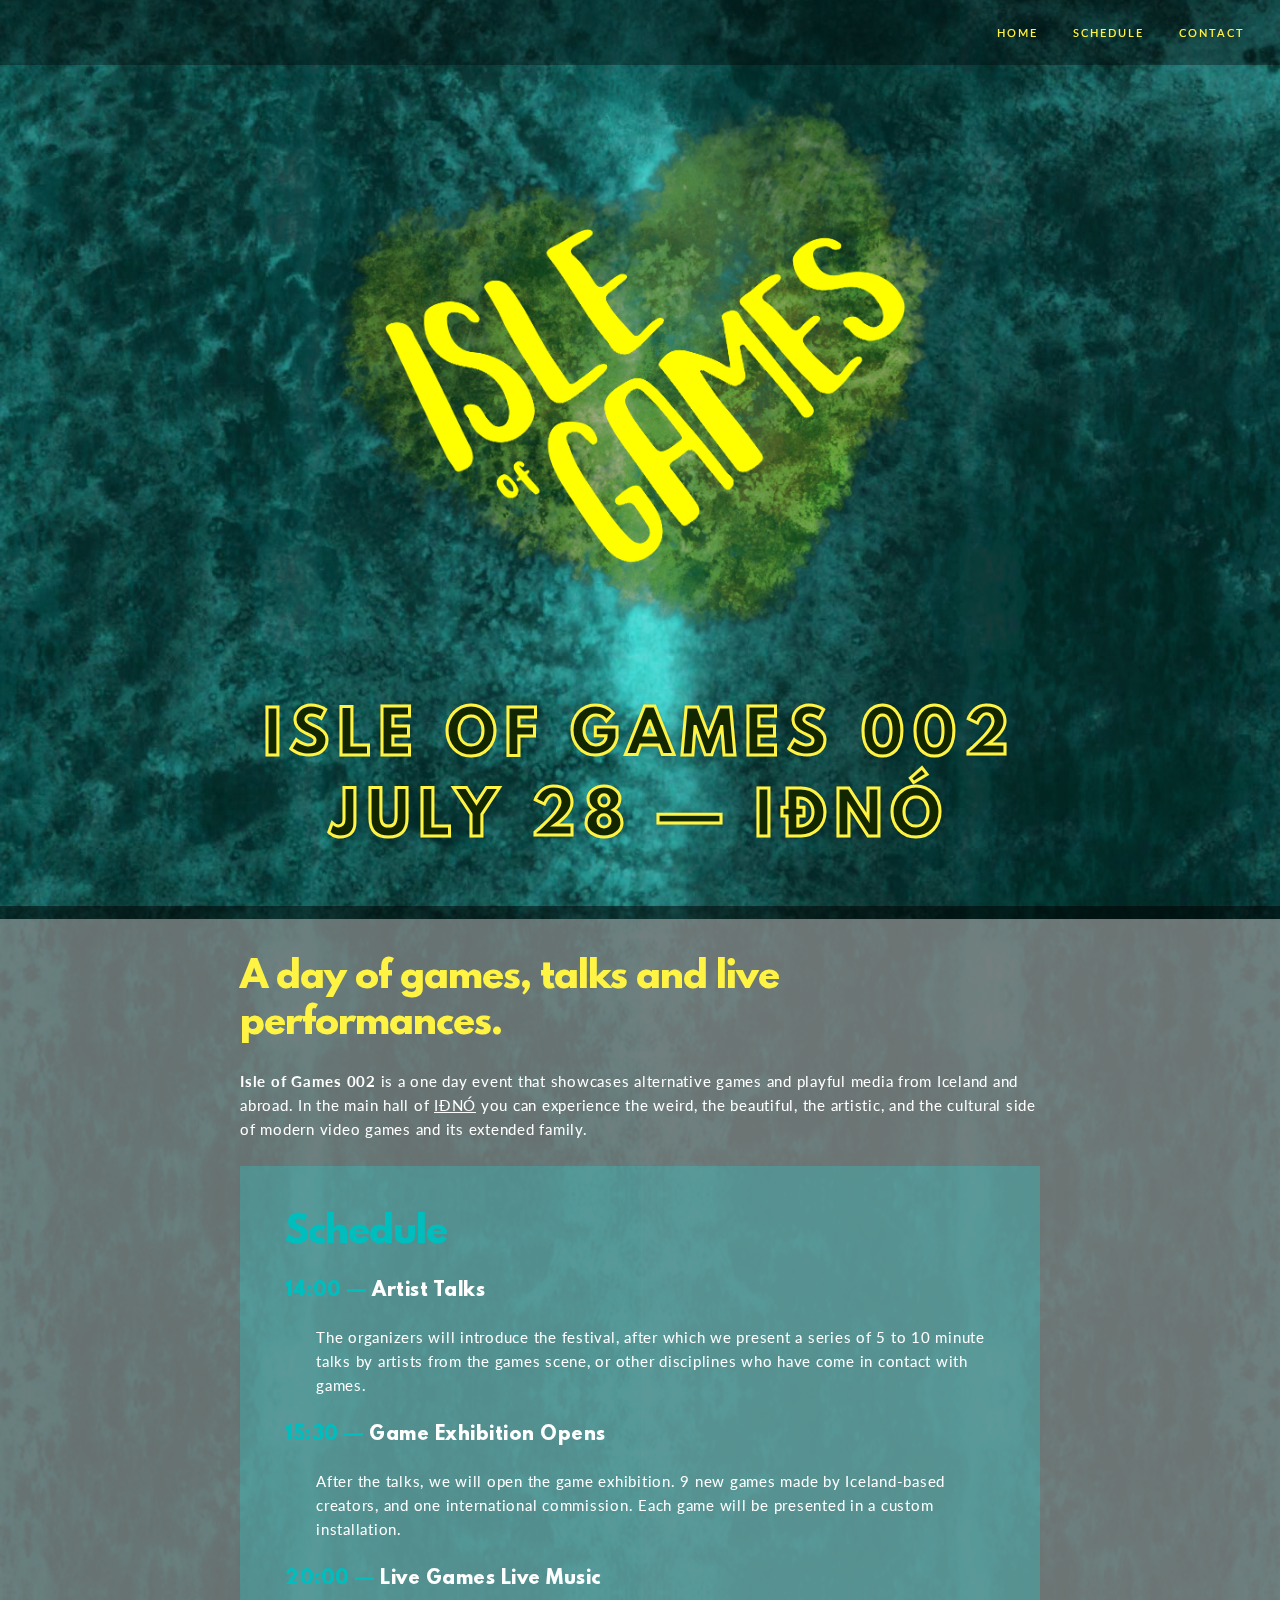
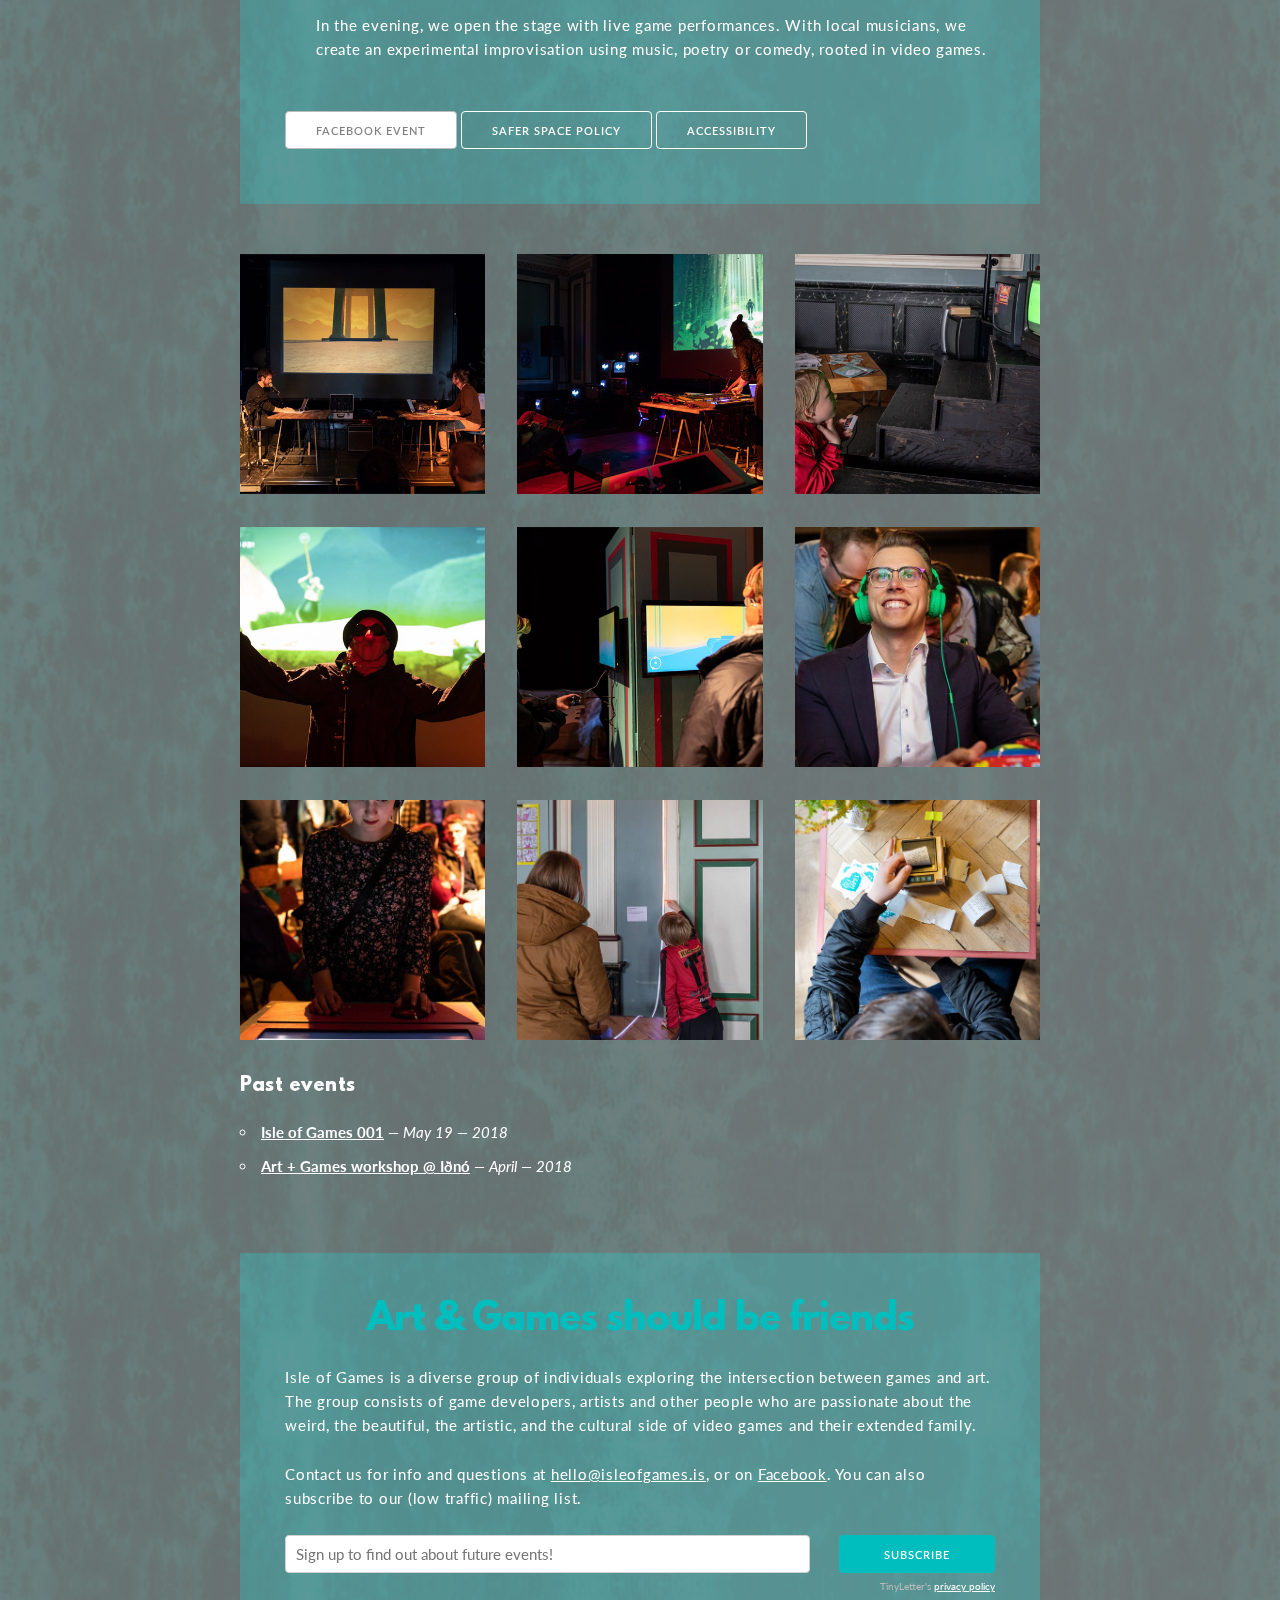
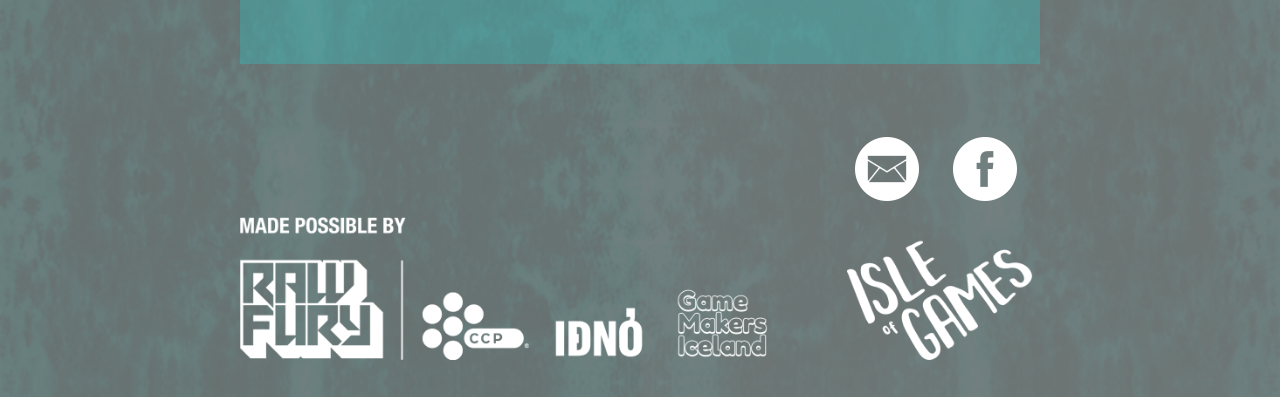
==== htdocs/index.html @ 5f8d1321 "[auto commit by joon]" ====
<!DOCTYPE html>
<html lang="en">
<head>

  <!-- Basic Page Needs
  –––––––––––––––––––––––––––––––––––––––––––––––––– -->
  <meta charset="utf-8">
  <title>Isle of Games</title>
  <meta property="og:type" content="website" />
  <meta property="og:url" content="http://isleofgames.is/" /> 
  <meta property="og:title" content="Isle of Games" /> 
  <meta property="og:image" content="http://isleofgames.is/images/logo.png" />
  <meta name="description" content="Isle of Games is a diverse group of individuals exploring the intersection between games and art. 
  The group consists of game developers, artists and other people who are passionate about the weird, the beautiful, 
  the artistic and the cultural side of video games and their extended family.">
  <meta name="author" content="Isle of Games">
  <meta name="twitter:card" content="summary" />
  <meta name="twitter:site" content="@joonturbo" />
  <meta name="twitter:title" content="Isle of Games - Art and Games should be friends" />
  <meta name="twitter:description" content="Isle of Games is a diverse group of individuals exploring the intersection between games and art. 
  The group consists of game developers, artists and other people who are passionate about the weird, the beautiful, 
  the artistic and the cultural side of video games and their extended family." />
  <meta name="twitter:image" content="http://isleofgames.is/images/logo.png" />
  <!-- Mobile Specific Metas
  –––––––––––––––––––––––––––––––––––––––––––––––––– -->
  <meta name="viewport" content="width=device-width, initial-scale=1">

  <!-- FONT
  –––––––––––––––––––––––––––––––––––––––––––––––––– -->
  <link href="//fonts.googleapis.com/css?family=Lato:400,700,900&display=swap" rel="stylesheet" type="text/css">

  <!-- CSS
  –––––––––––––––––––––––––––––––––––––––––––––––––– -->
  <link rel="stylesheet" href="css/normalize.css?v=v5">
  <link rel="stylesheet" href="css/skeleton.css?v=v5">
  <link rel="stylesheet" href="css/custom.css?v=v5">
  <link rel="stylesheet" href="css/extra.css?v=v5">
  <link rel="stylesheet" href="css/modal.css?v=v5">


  <script type="text/javascript" src="js/lazyload.min.js"></script>
  <script type="text/javascript" src="js/main.js"></script>
  <script type="text/javascript" src="js/modal.js"></script>
  <script type="text/javascript" src="js/showdown.min.js"></script>
  

  <!-- Favicon
  –––––––––––––––––––––––––––––––––––––––––––––––––– -->
  <link rel="icon" type="image/png" href="images/favicon.png">


  <!-- Randomized images script
  –––––––––––––––––––––––––––––––––––––––––––––––––– -->
  <script type="text/javascript">

var random_images_array = ['iog01.jpg', 'iog02.jpg', 'iog03.jpg', 'iog04.jpg', 'iog05.jpg'];
var random_images_array_2 = ['iog06.jpg', 'iog07.jpg', 'iog08.jpg', 'iog09.jpg'];

function getRandomImage(imgAr, path) {
    path = path || 'images/iog001/'; 
    var num = Math.floor( Math.random() * imgAr.length );
    var img = imgAr[ num ];
    var imgStr = '<img src="' + path + img + '" alt = "" class="u-max-full-width">';
    document.write(imgStr); document.close();
}

function getRandomImage2(imgAr, path) {
    path = path || 'images/iog001/'; 
    var num = Math.floor( Math.random() * imgAr.length );
    var img = imgAr[ num ];
    var imgStr = '<img src="' + path + img + '" alt = "" class="u-max-full-width">';
    document.write(imgStr); document.close();
}

</script>
</head>
<body class="mainbody">

  <div class="patternbg">
    <!-- Primary Page Layout
    –––––––––––––––––––––––––––––––––––––––––––––––––– -->
    
    <nav class="navbar">
      <div class="row">
        <ul class="navbar-list">
          <li class="navbar-item"><a class="navbar-link" href="#contact">Contact</a></li>
          <li class="navbar-item"><a class="navbar-link" href="#event">Schedule</a></li>
          <li class="navbar-item"><a class="navbar-link" href="#">Home</a></li>
        </ul>
      </div>
    </nav>


    <section class="section1" id="home">
      <div class="container">
        <div class="space-25">&nbsp;</div>
        <div class="row">
          <div style="text-align:center">
            <img class="u-max-full-width logo" src="images/logo_002b.png">
          </div>
        </div>

        <div class="space-50">&nbsp;</div>

        <div class="row">
          <div style="text-align:center" >
            <h2 class="title"> ISLE OF GAMES 002<br>JULY 28 — IÐNÓ</h1>
          </div>
        </div>
        <div class="space-25">&nbsp;</div>


      </div>
    </section>

    <section class="section2 teal-bg" id="event">
      <div class="container">
        <div class="space-50">&nbsp;</div>
        <div class="row" >
          <div class="twelve columns">
            
            <h3>A day of games, talks and live performances.</h3>
            <!-- <h5>Isle of Games 002 - Sunday July 28 - <a href="https://idnorvk.is/" target="_blank">IÐNÓ</a></h5> -->
            <p>
              <b>Isle of Games 002</b> is a one day event that showcases alternative games and playful media from Iceland and abroad.
              In the main hall of <a href="https://idnorvk.is/" target="_blank">IÐNÓ</a> you can experience the weird, the beautiful, the artistic, and the cultural side of modern video games and its extended family. 
            </p>
            <div class="schedule">
              <h3 class="teal">Schedule</h3>
              <h5><span class="teal">14:00 —</span> Artist Talks</h5>
              <p class="indent">The organizers will introduce the festival, after which we present a series of 5 to 10 minute talks by artists from the games scene, or other disciplines who have come in contact with games.</p>
              <h5><span class="teal">15:30 —</span> Game Exhibition Opens</h5>
              <p class="indent">After the talks, we will open the game exhibition. 9 new games made by Iceland-based creators, and one international commission. Each game will be presented in a custom installation.</p>
              <h5><span class="teal">20:00 —</span> Live Games Live Music</h5>
              <p class="indent">In the evening, we open the stage with live game performances. With local musicians, we create an experimental improvisation using music, poetry or comedy, rooted in video games. </p>
            <div class="space-50">&nbsp;</div>

              <a class="button button-on-teal" href="https://www.facebook.com/events/1215050655339604/" target="_blank">Facebook event</a>
            <a class="button button-on-teal2" href="./saferspace/">Safer space policy</a>
            <a class="button button-on-teal2" href="./accessibility/">Accessibility</a>

            </div>
                        
            <div class="space-50">&nbsp;</div>
          </div>
        </div>
        
        <div class='row imgrow'>
          <div class='four columns square-3 popup-div' style='background-image:url("images/iog01.jpg");'></div>
          <div class='four columns square-3 popup-div' style='background-image:url("images/iog02.jpg");'></div>
          <div class='four columns square-3 popup-div' style='background-image:url("images/iog03.jpg");'></div>
        </div>
        <div class='row imgrow'>
          <div class='four columns square-3 popup-div' style='background-image:url("images/iog04.jpg");'></div>
          <div class='four columns square-3 popup-div' style='background-image:url("images/iog05.jpg");'></div>
          <div class='four columns square-3 popup-div' style='background-image:url("images/iog06.jpg");'></div>
        </div>
        <div class='row imgrow'>
          <div class='four columns square-3 popup-div' style='background-image:url("images/iog07.jpg");'></div>
          <div class='four columns square-3 popup-div' style='background-image:url("images/iog08.jpg");'></div>
          <div class='four columns square-3 popup-div' style='background-image:url("images/iog09.jpg");'></div>
        </div>
        
        <div class="space-25">&nbsp;</div>

        <h5>Past events</h5>
        <ul>
          <li>
            <a href="https://medium.com/@jonatan.van.hove/isle-of-games-001-f646f6e2cc27" target="_blank"><b>Isle of Games 001</b></a> <i>— May 19 — 2018</i>
          </li>
          <li>
            <a href="https://medium.com/@jonatan.van.hove/how-to-start-a-scene-bef6deb610d6" target="_blank"><b>Art + Games workshop @ Iðnó</b></a> <i>— April — 2018</i>
          </li>
        </ul>
        <div class="space-75">&nbsp;</div>
      
        <div id="contact" class="row" >
          <div class="twelve columns">
            <div class="schedule">
                <h3 class="teal center">Art &amp; Games should be friends</h3>
                <p>
                  Isle of Games is a diverse group of individuals exploring the intersection between games and art. 
                  The group consists of game developers, artists and other people who are passionate about the weird, the beautiful, 
                  the artistic, and the cultural side of video games and their extended family.
                </p>
                <p>
                  Contact us for info and questions at <a href="mailto:hello@isleofgames.is">hello@isleofgames.is</a>, or on <a href="http://facebook.com/isleofgames">Facebook</a>. You can also subscribe to our (low traffic) mailing list.
                </p>

              <form action="https://tinyletter.com/IsleOfGames" method="post" target="popupwindow" 
              onsubmit="window.open('https://tinyletter.com/IsleOfGames', 'popupwindow', 'scrollbars=yes,width=800,height=600');return true">
                <div class="row">
                  <div class="nine columns">
                      <input type="text" style="width:100%; margin-bottom:0;" name="email" id="tlemail" placeholder="Sign up to find out about future events!" />
                      <input type="hidden" value="1" name="embed"/>
                  </div>
                  <div class="three columns">
                      <input  class="button-primary" style="width:100%; margin-bottom:0;" type="submit" value="Subscribe" />
                  </div>
                  
                </div>
                <div style="text-align:right;color:#bbb; font-size:10px; margin-top:5px;">TinyLetter's <a href="https://mailchimp.com/legal/privacy/" target="_blank">privacy policy</a></div>

              </form>
            </div>
          </div>
        </div>

        <div class="space-25">&nbsp;</div>

        <div class="row">
          <div class="four columns">&nbsp;</div>
          <div class="four columns">&nbsp;</div>
          <div class="four columns">
            <a href="mailto:hello@isleofgames.is"><img style="width:64px; margin-top: 48px; margin-right: 30px; margin-left: 60px;" src="images/email.png"></a>
            <a href="https://www.facebook.com/isleofgamesfestival/" target="_blank"><img style="width:64px" src="images/fb.png"></a>
          </div>
        </div>
        <div class="space-10">&nbsp;</div>

        <img class="u-max-full-width" src="images/sponsors.png?v=2">

        <div class="space-25">&nbsp;</div>
      </div>
    </section>
      
      <!-- testing auto deploy -->

  <!-- End Document
    –––––––––––––––––––––––––––––––––––––––––––––––––– -->
  </div>
</body>
</html>
---- htdocs/css/skeleton.css ----
/*
* Skeleton V2.0.4
* Copyright 2014, Dave Gamache
* www.getskeleton.com
* Free to use under the MIT license.
* http://www.opensource.org/licenses/mit-license.php
* 12/29/2014
*/


/* Table of contents
––––––––––––––––––––––––––––––––––––––––––––––––––
- Grid
- Base Styles
- Typography
- Links
- Buttons
- Forms
- Lists
- Code
- Tables
- Spacing
- Utilities
- Clearing
- Media Queries
*/


/* Grid
–––––––––––––––––––––––––––––––––––––––––––––––––– */
.container {
  position: relative;
  width: 100%;
  max-width: 960px;
  margin: 0 auto;
  padding: 0 20px;
  box-sizing: border-box; }
.column,
.columns {
  width: 100%;
  float: left;
  box-sizing: border-box; }

/* For devices larger than 400px */
@media (min-width: 400px) {
  .container {
    width: 85%;
    padding: 0; }
}

/* For devices larger than 550px */
@media (min-width: 550px) {
  .container {
    width: 80%; }
  .column,
  .columns {
    margin-left: 4%; }
  .column:first-child,
  .columns:first-child {
    margin-left: 0; }

  .one.column,
  .one.columns                    { width: 4.66666666667%; }
  .two.columns                    { width: 13.3333333333%; }
  .three.columns                  { width: 22%;            }
  .four.columns                   { width: 30.6666666667%; }
  .five.columns                   { width: 39.3333333333%; }
  .six.columns                    { width: 48%;            }
  .seven.columns                  { width: 56.6666666667%; }
  .eight.columns                  { width: 65.3333333333%; }
  .nine.columns                   { width: 74.0%;          }
  .ten.columns                    { width: 82.6666666667%; }
  .eleven.columns                 { width: 91.3333333333%; }
  .twelve.columns                 { width: 100%; margin-left: 0; }

  .one-third.column               { width: 30.6666666667%; }
  .two-thirds.column              { width: 65.3333333333%; }

  .one-half.column                { width: 48%; }

  /* Offsets */
  .offset-by-one.column,
  .offset-by-one.columns          { margin-left: 8.66666666667%; }
  .offset-by-two.column,
  .offset-by-two.columns          { margin-left: 17.3333333333%; }
  .offset-by-three.column,
  .offset-by-three.columns        { margin-left: 26%;            }
  .offset-by-four.column,
  .offset-by-four.columns         { margin-left: 34.6666666667%; }
  .offset-by-five.column,
  .offset-by-five.columns         { margin-left: 43.3333333333%; }
  .offset-by-six.column,
  .offset-by-six.columns          { margin-left: 52%;            }
  .offset-by-seven.column,
  .offset-by-seven.columns        { margin-left: 60.6666666667%; }
  .offset-by-eight.column,
  .offset-by-eight.columns        { margin-left: 69.3333333333%; }
  .offset-by-nine.column,
  .offset-by-nine.columns         { margin-left: 78.0%;          }
  .offset-by-ten.column,
  .offset-by-ten.columns          { margin-left: 86.6666666667%; }
  .offset-by-eleven.column,
  .offset-by-eleven.columns       { margin-left: 95.3333333333%; }

  .offset-by-one-third.column,
  .offset-by-one-third.columns    { margin-left: 34.6666666667%; }
  .offset-by-two-thirds.column,
  .offset-by-two-thirds.columns   { margin-left: 69.3333333333%; }

  .offset-by-one-half.column,
  .offset-by-one-half.columns     { margin-left: 52%; }

}


/* Base Styles
–––––––––––––––––––––––––––––––––––––––––––––––––– */
/* NOTE
html is set to 62.5% so that all the REM measurements throughout Skeleton
are based on 10px sizing. So basically 1.5rem = 15px :) */
html {
  font-size: 62.5%; }
body {
  font-size: 1.5em; /* currently ems cause chrome bug misinterpreting rems on body element */
  line-height: 1.6;
  font-weight: 400;
  font-family: "Lato", "HelveticaNeue", "Helvetica Neue", Helvetica, Arial, sans-serif;
  color: #222; }


/* Typography
–––––––––––––––––––––––––––––––––––––––––––––––––– */
h1, h2, h3, h4, h5, h6 {
  margin-top: 0;
  margin-bottom: 2rem;
  font-weight: 300; }
h1 { font-size: 4.0rem; line-height: 1.2;  letter-spacing: -.1rem;}
h2 { font-size: 3.6rem; line-height: 1.25; letter-spacing: -.1rem; }
h3 { font-size: 3.0rem; line-height: 1.3;  letter-spacing: -.1rem; }
h4 { font-size: 2.4rem; line-height: 1.35; letter-spacing: -.08rem; }
h5 { font-size: 1.8rem; line-height: 1.5;  letter-spacing: -.05rem; }
h6 { font-size: 1.5rem; line-height: 1.6;  letter-spacing: 0; }

/* Larger than phablet */
@media (min-width: 550px) {
  h1 { font-size: 5.0rem; }
  h2 { font-size: 4.2rem; }
  h3 { font-size: 3.6rem; }
  h4 { font-size: 3.0rem; }
  h5 { font-size: 2.4rem; }
  h6 { font-size: 1.5rem; }
}

p {
  margin-top: 0; }


/* Links
–––––––––––––––––––––––––––––––––––––––––––––––––– */
a {
  color: #00bebe; }
a:hover {
  color: #00bebe; }


/* Buttons
–––––––––––––––––––––––––––––––––––––––––––––––––– */
.button,
button,
input[type="submit"],
input[type="reset"],
input[type="button"] {
  display: inline-block;
  height: 38px;
  padding: 0 30px;
  color: #555;
  text-align: center;
  font-size: 11px;
  font-weight: 600;
  line-height: 38px;
  letter-spacing: .1rem;
  text-transform: uppercase;
  text-decoration: none;
  white-space: nowrap;
  background-color: transparent;
  border-radius: 4px;
  border: 1px solid #bbb;
  cursor: pointer;
  box-sizing: border-box; }
.button:hover,
button:hover,
input[type="submit"]:hover,
input[type="reset"]:hover,
input[type="button"]:hover,
.button:focus,
button:focus,
input[type="submit"]:focus,
input[type="reset"]:focus,
input[type="button"]:focus {
  color: #333;
  border-color: #888;
  outline: 0; }
.button.button-primary,
button.button-primary,
input[type="submit"].button-primary,
input[type="reset"].button-primary,
input[type="button"].button-primary {
  color: #FFF;
  background-color: #00bebe;
  border-color: #00bebe; }
.button.button-primary:hover,
button.button-primary:hover,
input[type="submit"].button-primary:hover,
input[type="reset"].button-primary:hover,
input[type="button"].button-primary:hover,
.button.button-primary:focus,
button.button-primary:focus,
input[type="submit"].button-primary:focus,
input[type="reset"].button-primary:focus,
input[type="button"].button-primary:focus {
  color: #FFF;
  background-color: #00bebe;
  border-color: #00bebe; }


/* Forms
–––––––––––––––––––––––––––––––––––––––––––––––––– */
input[type="email"],
input[type="number"],
input[type="search"],
input[type="text"],
input[type="tel"],
input[type="url"],
input[type="password"],
textarea,
select {
  height: 38px;
  padding: 6px 10px; /* The 6px vertically centers text on FF, ignored by Webkit */
  background-color: #fff;
  border: 1px solid #D1D1D1;
  border-radius: 4px;
  box-shadow: none;
  box-sizing: border-box; }
/* Removes awkward default styles on some inputs for iOS */
input[type="email"],
input[type="number"],
input[type="search"],
input[type="text"],
input[type="tel"],
input[type="url"],
input[type="password"],
textarea {
  -webkit-appearance: none;
     -moz-appearance: none;
          appearance: none; }
textarea {
  min-height: 65px;
  padding-top: 6px;
  padding-bottom: 6px; }
input[type="email"]:focus,
input[type="number"]:focus,
input[type="search"]:focus,
input[type="text"]:focus,
input[type="tel"]:focus,
input[type="url"]:focus,
input[type="password"]:focus,
textarea:focus,
select:focus {
  border: 1px solid #00bebe;
  outline: 0; }
label,
legend {
  display: block;
  margin-bottom: .5rem;
  font-weight: 600; }
fieldset {
  padding: 0;
  border-width: 0; }
input[type="checkbox"],
input[type="radio"] {
  display: inline; }
label > .label-body {
  display: inline-block;
  margin-left: .5rem;
  font-weight: normal; }


/* Lists
–––––––––––––––––––––––––––––––––––––––––––––––––– */
ul {
  list-style: circle inside; }
ol {
  list-style: decimal inside; }
ol, ul {
  padding-left: 0;
  margin-top: 0; }
ul ul,
ul ol,
ol ol,
ol ul {
  margin: 1.5rem 0 1.5rem 3rem;
  font-size: 90%; }
li {
  margin-bottom: 1rem; }


/* Code
–––––––––––––––––––––––––––––––––––––––––––––––––– */
code {
  padding: .2rem .5rem;
  margin: 0 .2rem;
  font-size: 90%;
  white-space: nowrap;
  background: #F1F1F1;
  border: 1px solid #E1E1E1;
  border-radius: 4px; }
pre > code {
  display: block;
  padding: 1rem 1.5rem;
  white-space: pre; }


/* Tables
–––––––––––––––––––––––––––––––––––––––––––––––––– */
th,
td {
  padding: 12px 15px;
  text-align: left;
  border-bottom: 1px solid #E1E1E1; }
th:first-child,
td:first-child {
  padding-left: 0; }
th:last-child,
td:last-child {
  padding-right: 0; }


/* Spacing
–––––––––––––––––––––––––––––––––––––––––––––––––– */
button,
.button {
  margin-bottom: 1rem; }
input,
textarea,
select,
fieldset {
  margin-bottom: 1.5rem; }
pre,
blockquote,
dl,
figure,
table,
p,
ul,
ol,
form {
  margin-bottom: 2.5rem; }


/* Utilities
–––––––––––––––––––––––––––––––––––––––––––––––––– */
.u-full-width {
  width: 100%;
  box-sizing: border-box; }
.u-max-full-width {
  max-width: 100%;
  box-sizing: border-box; }
.u-pull-right {
  float: right; }
.u-pull-left {
  float: left; }


/* Misc
–––––––––––––––––––––––––––––––––––––––––––––––––– */
hr {
  margin-top: 3rem;
  margin-bottom: 3.5rem;
  border-width: 0;
  border-top: 1px solid #E1E1E1; }


/* Clearing
–––––––––––––––––––––––––––––––––––––––––––––––––– */

/* Self Clearing Goodness */
.container:after,
.row:after,
.u-cf {
  content: "";
  display: table;
  clear: both; }


/* Media Queries
–––––––––––––––––––––––––––––––––––––––––––––––––– */
/*
Note: The best way to structure the use of media queries is to create the queries
near the relevant code. For example, if you wanted to change the styles for buttons
on small devices, paste the mobile query code up in the buttons section and style it
there.
*/


/* Larger than mobile */
@media (min-width: 400px) {}

/* Larger than phablet (also point when grid becomes active) */
@media (min-width: 550px) {}

/* Larger than tablet */
@media (min-width: 750px) {}

/* Larger than desktop */
@media (min-width: 1000px) {}

/* Larger than Desktop HD */
@media (min-width: 1200px) {}
---- htdocs/css/custom.css ----
.container {
    max-width: 800px; }
.for-photos {
    max-width: 100%;}
.image-for-photos{
	margin: 10px;
	max-width: 400px}
  .header {
    margin-top: 6rem;
    text-align: center; }
  .value-prop {
    margin-top: 1rem; }
  .value-props {
    margin-top: 4rem;
    margin-bottom: 4rem; }
  .docs-header {
    text-transform: uppercase;
    font-size: 1.4rem;
    letter-spacing: .2rem;
    font-weight: 600; }
  .docs-section {
    border-top: 1px solid #eee;
    padding: 4rem 0;
    margin-bottom: 0;}
  .value-img {
    display: block;
    text-align: center;
    margin: 2.5rem auto 0; }
  .example-grid .column,
  .example-grid .columns {
    background: #EEE;
    text-align: center;
    border-radius: 4px;
    font-size: 1rem;
    text-transform: uppercase;
    height: 30px;
    line-height: 30px;
    margin-bottom: .75rem;
    font-weight: 600;
    letter-spacing: .1rem; }
  .docs-example .row,
  .docs-example.row,
  .docs-example form {
    margin-bottom: 0; }
  .docs-example h1,
  .docs-example h2,
  .docs-example h3,
  .docs-example h4,
  .docs-example h5,
  .docs-example h6 {
    margin-bottom: 1rem; }
  .heading-font-size {
    font-size: 1.2rem;
    color: #999;
    letter-spacing: normal; }
  .code-example {
    margin-top: 1.5rem;
    margin-bottom: 0; }
  .code-example-body {
    white-space: pre;
    word-wrap: break-word }
  .example {
    position: relative; 
    margin-top: 4rem; }
  .example-header {
    font-weight: 600;
    margin-top: 1.5rem;
    margin-bottom: .5rem; }
  .example-description {
    margin-bottom: 1.5rem; }
  .example-screenshot-wrapper {
    display: block;
    position: relative;
    overflow: hidden;
    border-radius: 6px;
    border: 1px solid #eee;
    height: 250px; }
  .example-screenshot {
    width: 100%;
    height: auto; }
  .example-screenshot.coming-soon {
    width: auto;
    position: absolute;
    background: #eee;
    top: 5px;
    right: 5px;
    bottom: 5px;
    left: 5px; }
  .navbar {
    display: none; }
  
  /* Larger than phone */
  @media (min-width: 550px) {
    .header {
      margin-top: 18rem; }
    .value-props {
      margin-top: 9rem;
      margin-bottom: 7rem; }
    .value-img {
      margin-bottom: 1rem; }
    .example-grid .column,
    .example-grid .columns {
      margin-bottom: 1.5rem; }
    .docs-section {
      padding: 6rem 0; }
    .example-send-yourself-copy {
      float: right;
      margin-top: 12px; }
    .example-screenshot-wrapper {
      position: absolute;
      width: 48%;
      height: 100%;
      left: 0;
      max-height: none; }
	  .image-for-photos{
	margin: 20px;
	max-width: 430px}
  }

  
  /* Larger than tablet */
  @media (min-width: 750px) {
    /* Navbar */
    .navbar + .docs-section {
      border-top-width: 0; }
    .navbar,
    .navbar-spacer {
      display: block;
      width: 100%;
      height: 6.5rem;
      background: #fff;
      z-index: 99;
      border-top: 1px solid #eee;
      border-bottom: 1px solid #eee; }
    .navbar-spacer {
      display: none; }
    .navbar > .container {
      width: 100%; }
    .navbar-list {
      list-style: none;
      margin-bottom: 0; }
    .navbar-item {
      position: relative;
      float: right;
      margin-bottom: 0; }
    .navbar-link {
      text-transform: uppercase;
      font-size: 11px;
      font-weight: 600;
      letter-spacing: .2rem;
      margin-right: 35px;
      text-decoration: none;
      line-height: 6.5rem;
      color: #222; }
    .navbar-link.active {
      color: #00bebe; }
    .has-docked-nav .navbar {
      position: fixed;
      top: 0;
      left: 0; }
    .has-docked-nav .navbar-spacer {
      display: block; }
    /* Re-overiding the width 100% declaration to match size of % based container */
    .has-docked-nav .navbar > .container {
      width: 80%; }
  
    /* Popover */
    .popover.open {
      display: block;
    }
    .popover {
      display: none;
      position: absolute;
      top: 0;
      left: 0;
      background: #fff;
      border: 1px solid #eee;
      border-radius: 4px;
      top: 92%;
      left: -50%;
      -webkit-filter: drop-shadow(0 0 6px rgba(0,0,0,.1));
         -moz-filter: drop-shadow(0 0 6px rgba(0,0,0,.1));
              filter: drop-shadow(0 0 6px rgba(0,0,0,.1)); }
    .popover-item:first-child .popover-link:after, 
    .popover-item:first-child .popover-link:before {
      bottom: 100%;
      left: 50%;
      border: solid transparent;
      content: " ";
      height: 0;
      width: 0;
      position: absolute;
      pointer-events: none; }
    .popover-item:first-child .popover-link:after {
      border-color: rgba(255, 255, 255, 0);
      border-bottom-color: #fff;
      border-width: 10px;
      margin-left: -10px; }
    .popover-item:first-child .popover-link:before {
      border-color: rgba(238, 238, 238, 0);
      border-bottom-color: #eee;
      border-width: 11px;
      margin-left: -11px; }
    .popover-list {
      padding: 0;
      margin: 0;
      list-style: none; }
    .popover-item {
      padding: 0;
      margin: 0; }
    .popover-link {
      position: relative;
      color: #222;
      display: block;
      padding: 8px 20px;
      border-bottom: 1px solid #eee;
      text-decoration: none;
      text-transform: uppercase;
      font-size: 1.0rem;
      font-weight: 600;
      text-align: center;
      letter-spacing: .1rem; }
    .popover-item:first-child .popover-link {
      border-radius: 4px 4px 0 0; }
    .popover-item:last-child .popover-link {
      border-radius: 0 0 4px 4px;
      border-bottom-width: 0; }
    .popover-link:hover {
      color: #fff;
      background: #00bebe; }
    .popover-link:hover,
    .popover-item:first-child .popover-link:hover:after {
      border-bottom-color: #00bebe; }
  }
---- htdocs/css/extra.css ----
.space-100 {  margin-top:100px; line-height: 0;} 
.space-75 {  margin-top:75px; line-height: 0;} 
.space-50 {  margin-top:50px; line-height: 0;}
.space-25 {  margin-top:25px; line-height: 0;}
.space-10 {  margin-top:10px; line-height: 0;}
.space-5 {  margin-top:5px; line-height: 0;}
.space-last {  margin-top:0px; line-height: 2;}

@font-face {
    font-family: 'League Spartan';
    src: url('../leaguespartan-bold.eot');
    src: url('../leaguespartan-bold.eot?#iefix') format('embedded-opentype'),
         url('../leaguespartan-bold.woff2') format('woff2'),
         url('../leaguespartan-bold.woff') format('woff'),
         url('../leaguespartan-bold.ttf') format('truetype'),
         url('../leaguespartan-bold.svg#league_spartanbold') format('svg');
    font-weight: normal;
    font-style: normal;

}

.teal-bg {
  background-color:rgba(0,0,0,0.5);
  color: #ffffff;
}
.teal-bg a {
  color: #fff;
}
.teal {
  color:#00bebe;
}

section {
  overflow: hidden;
}
.center {
  text-align: center;
}
.teal-bg .button-on-teal{
  background-color:#fff;
  color: rgba(0,0,0,0.5);
}

.quote {
  padding-left:40px;
}
.button-on-teal2 {
  color:#fff;
  border-color: #fff;
}

.mainbody {
  background: url("../images/bg_002.jpg") no-repeat center center fixed; 
  -webkit-background-size: cover;
  -moz-background-size: cover;
  -o-background-size: cover;
  background-size: cover;
}

.navbar-link {
  color: #fff343;
}

.navbar {
  background-color: rgba(0,0,0,0.35);
  border: 0;
}

.logo {
          max-width: 78%;
}

.title {
    color: #fff343;
    font-size: 58px;
    letter-spacing: 9px;
    text-shadow: 0px 0px 5px rgba(0,0,0,0.35);
    font-weight: 900;
    -webkit-text-stroke-width: 3px;
    -webkit-text-stroke-color: #fff343;
    font-family: "League Spartan";
    line-height: 81px;
    -webkit-text-fill-color: #122600;
}

.indent {
  padding-left:31px;
}


.schedule {
    border: #00bebe 1px;
    /* border-width: 1px; */
    /* border-style: dashed; */
    padding: 45px;
    /* padding-top: 10px; */
    /* margin-bottom: 20px; */
    background-color: rgba(0,255,255,0.2);
}


.square-1 {
  cursor:zoom-in;
  float:left;
  position: relative;
  width: 100%;
  padding-bottom : 50%; /* = width for a 1:1 aspect ratio */
  margin-bottom: 3px;
  background-position:center center;
  background-repeat:no-repeat;
  -webkit-background-size: cover;
  -moz-background-size: cover;
  -o-background-size: cover;
  background-size: cover;
}

.square-2 {
  cursor:zoom-in;
  float:left;
  position: relative;
  width: 100%;
  padding-bottom : 30%; /* = width for a 1:1 aspect ratio */
  margin-bottom: 3px;
  background-position:center center;
  background-repeat:no-repeat;
  -webkit-background-size: cover;
  -moz-background-size: cover;
  -o-background-size: cover;
  background-size: cover;
}

.square-3 {
  cursor:zoom-in;
  float:left;
  position: relative;
  width: 100%;
  padding-bottom : 30%; /* = width for a 1:1 aspect ratio */
  margin-bottom: 3px;
  background-position:center center;
  background-repeat:no-repeat;
  -webkit-background-size: cover;
  -moz-background-size: cover;
  -o-background-size: cover;
  background-size: cover;
}


.imgrow {
  margin-bottom:30px;
}

.patternbg {
    background-attachment: fixed;
    background-size: contain;
  -webkit-background-size: contain;
  -moz-background-size: contain;
  -o-background-size: contain;

    background-image: url(../images/TEST.png);
    -webkit-animation: scrolling 100s linear infinite;
    -moz-animation: scrolling 100s linear infinite;
    -o-animation: scrolling 100s linear infinite;
    animation: scrolling 100s linear infinite;
    transform: translateZ(0);
}


@media (min-device-width: 550px) {
.patternbg {
    -webkit-animation: scrolling 40s linear infinite;
    -moz-animation: scrolling 40s linear infinite;
    -o-animation: scrolling 40s linear infinite;
    animation: scrolling 40s linear infinite;
  }
}

@keyframes scrolling {
  from{
      background-position: 0 0;
  }
  to{
      background-position: 0 -200%;
  }
}


/* yellow fff343 */

h3 {
    font-family: "League Spartan";
    color: #fff343;
    font-weight: bold;
}
p {
    margin-top: 0;
    letter-spacing: 0.05em;
}
h5 {
    font-size: 1.8rem;
    line-height: 1.5;
    letter-spacing: 0.05rem;
    font-family: "League Spartan";
    font-weight: bold;
}
---- htdocs/css/modal.css ----
/* The Modal (background) */
.modal {
    cursor:zoom-out;
    display: none; /* Hidden by default */
    position: fixed; /* Stay in place */
    z-index: 1; /* Sit on top */
    padding-top: 100px; /* Location of the box */
    left: 0;
    top: 0;
    width: 100%; /* Full width */
    height: 100%; /* Full height */
    overflow: auto; /* Enable scroll if needed */
    background-color: rgb(0,0,0); /* Fallback color */
    background-color: rgba(0,0,0,0.9); /* Black w/ opacity */
}

/* Modal Content (Image) */
.modal-content {
    cursor:zoom-out;
    margin: auto;
    display: block;
    height:80%;
    max-height:80%;
}

/* Caption of Modal Image (Image Text) - Same Width as the Image */
#caption {
    margin: auto;
    display: block;
    width: 70%;
    text-align: center;
    color: #ccc;
    padding: 10px 0;
    height: 150px;
}

/* Add Animation - Zoom in the Modal */
.modal-content, #caption { 
    animation-name: zoom;
    animation-duration: 0.2s;
}

@keyframes zoom {
    from {transform:scale(0)} 
    to {transform:scale(1)}
}

/* The Close Button */
.close {
    position: absolute;
    top: 15px;
    right: 35px;
    color: #f1f1f1;
    font-size: 40px;
    font-weight: bold;
    transition: 0.3s;
}

.close:hover,
.close:focus {
    color: #bbb;
    text-decoration: none;
    cursor: pointer;
}

/* 100% Image Width on Smaller Screens */
@media only screen and (max-width: 700px){
    .modal-content {
        cursor:zoom-out;
        width: 100%;
        height: auto;
    }
}
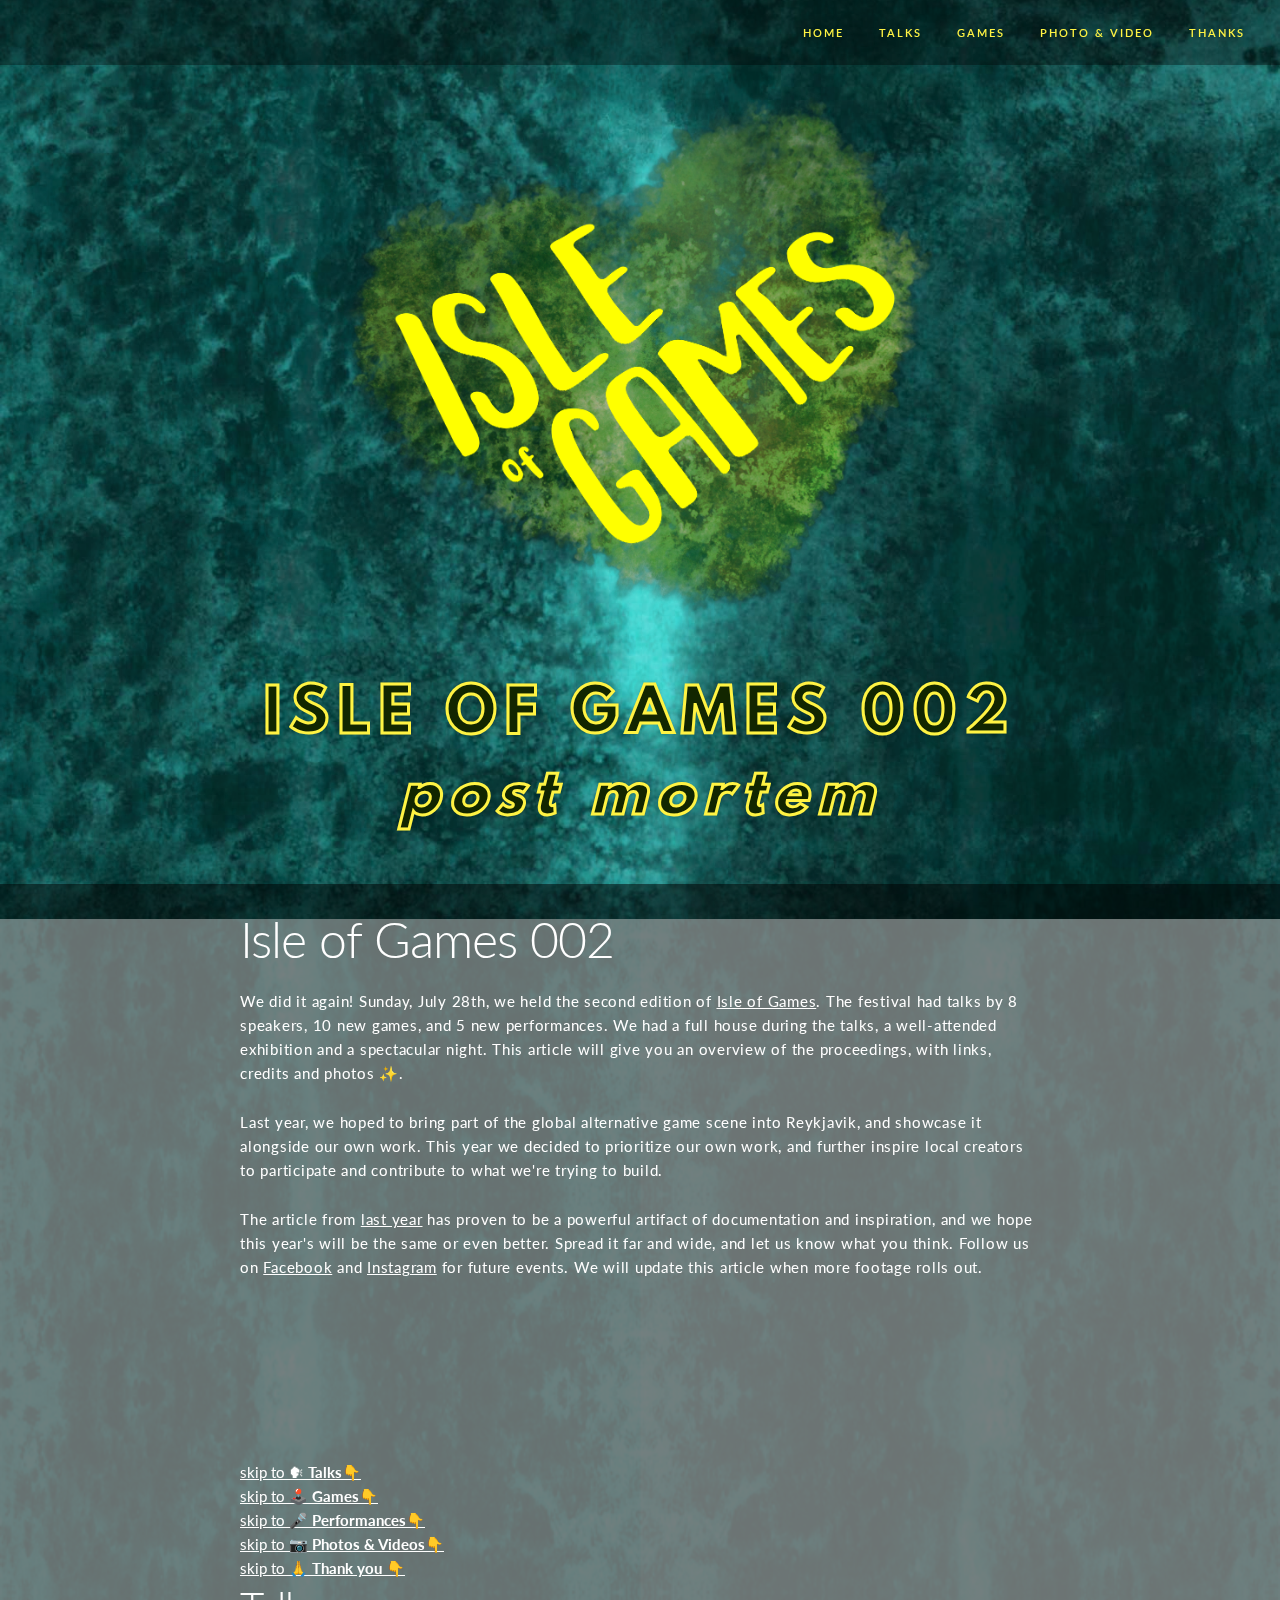
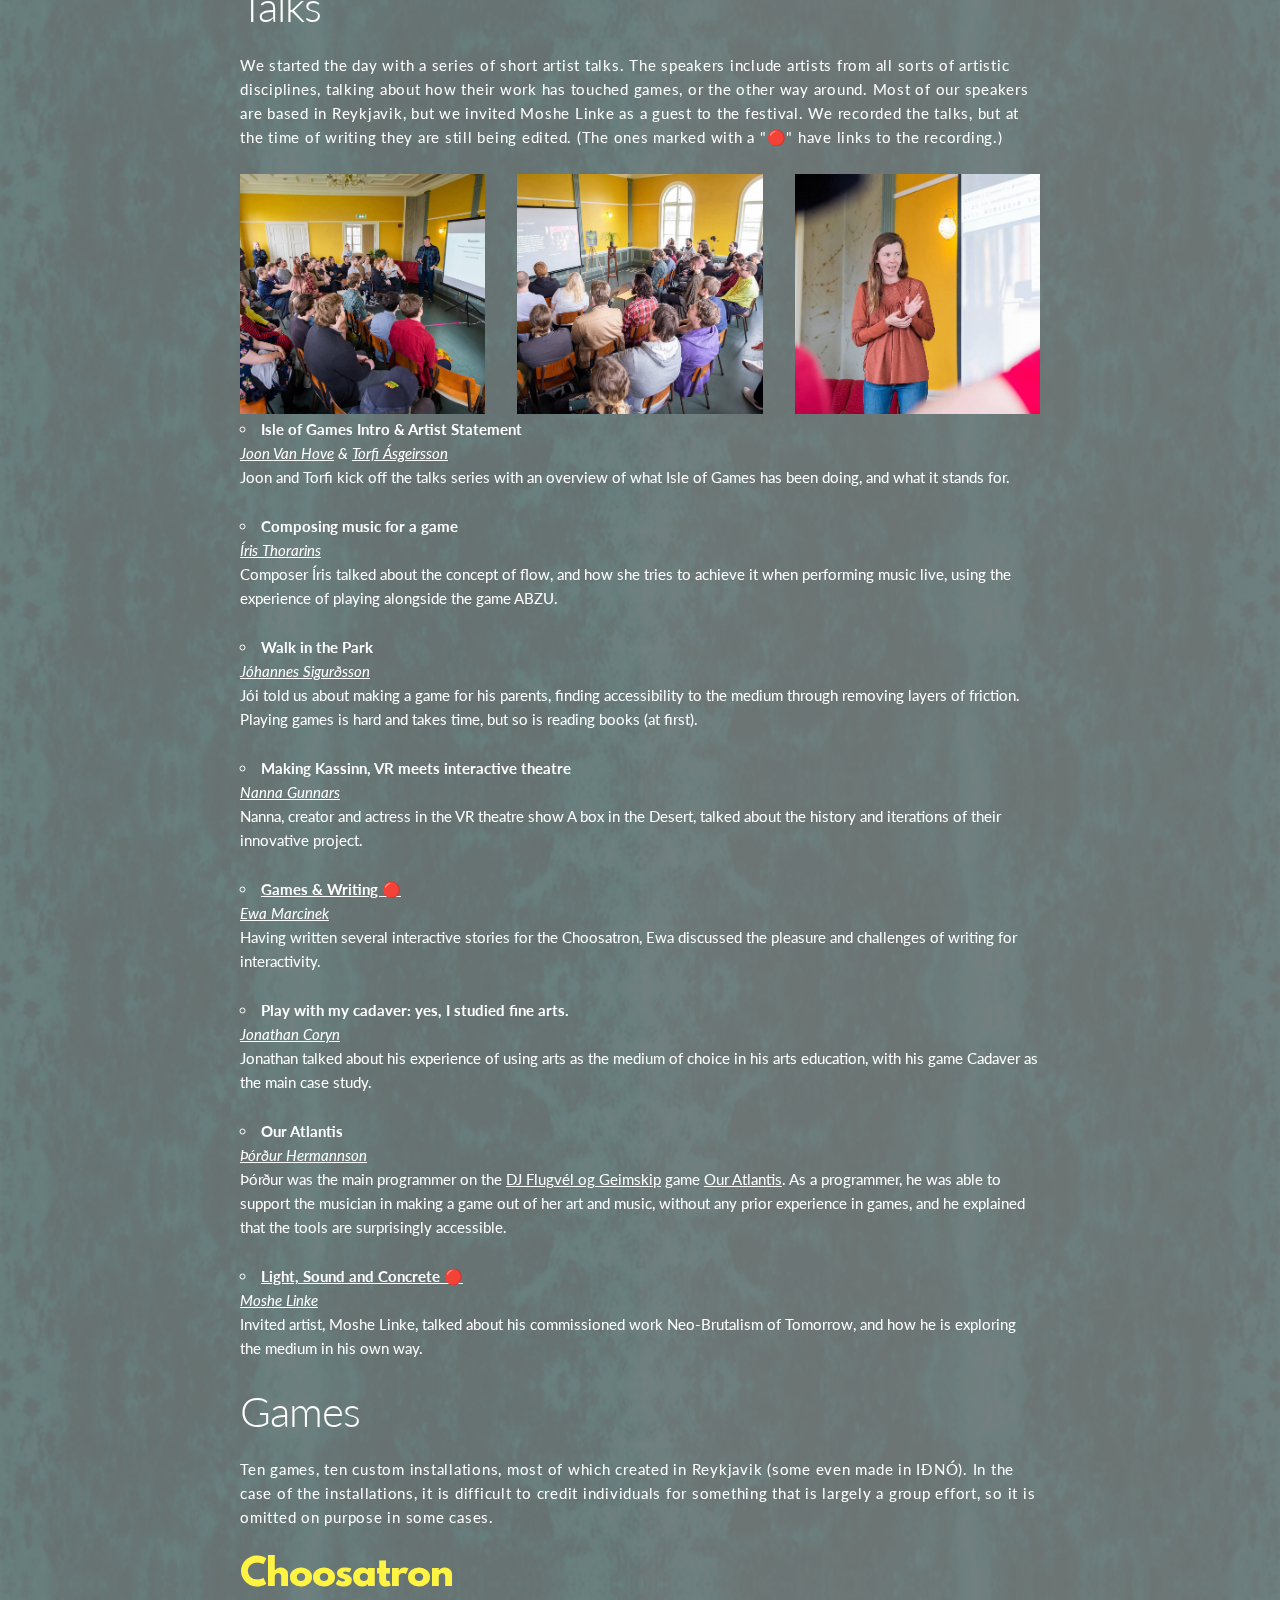
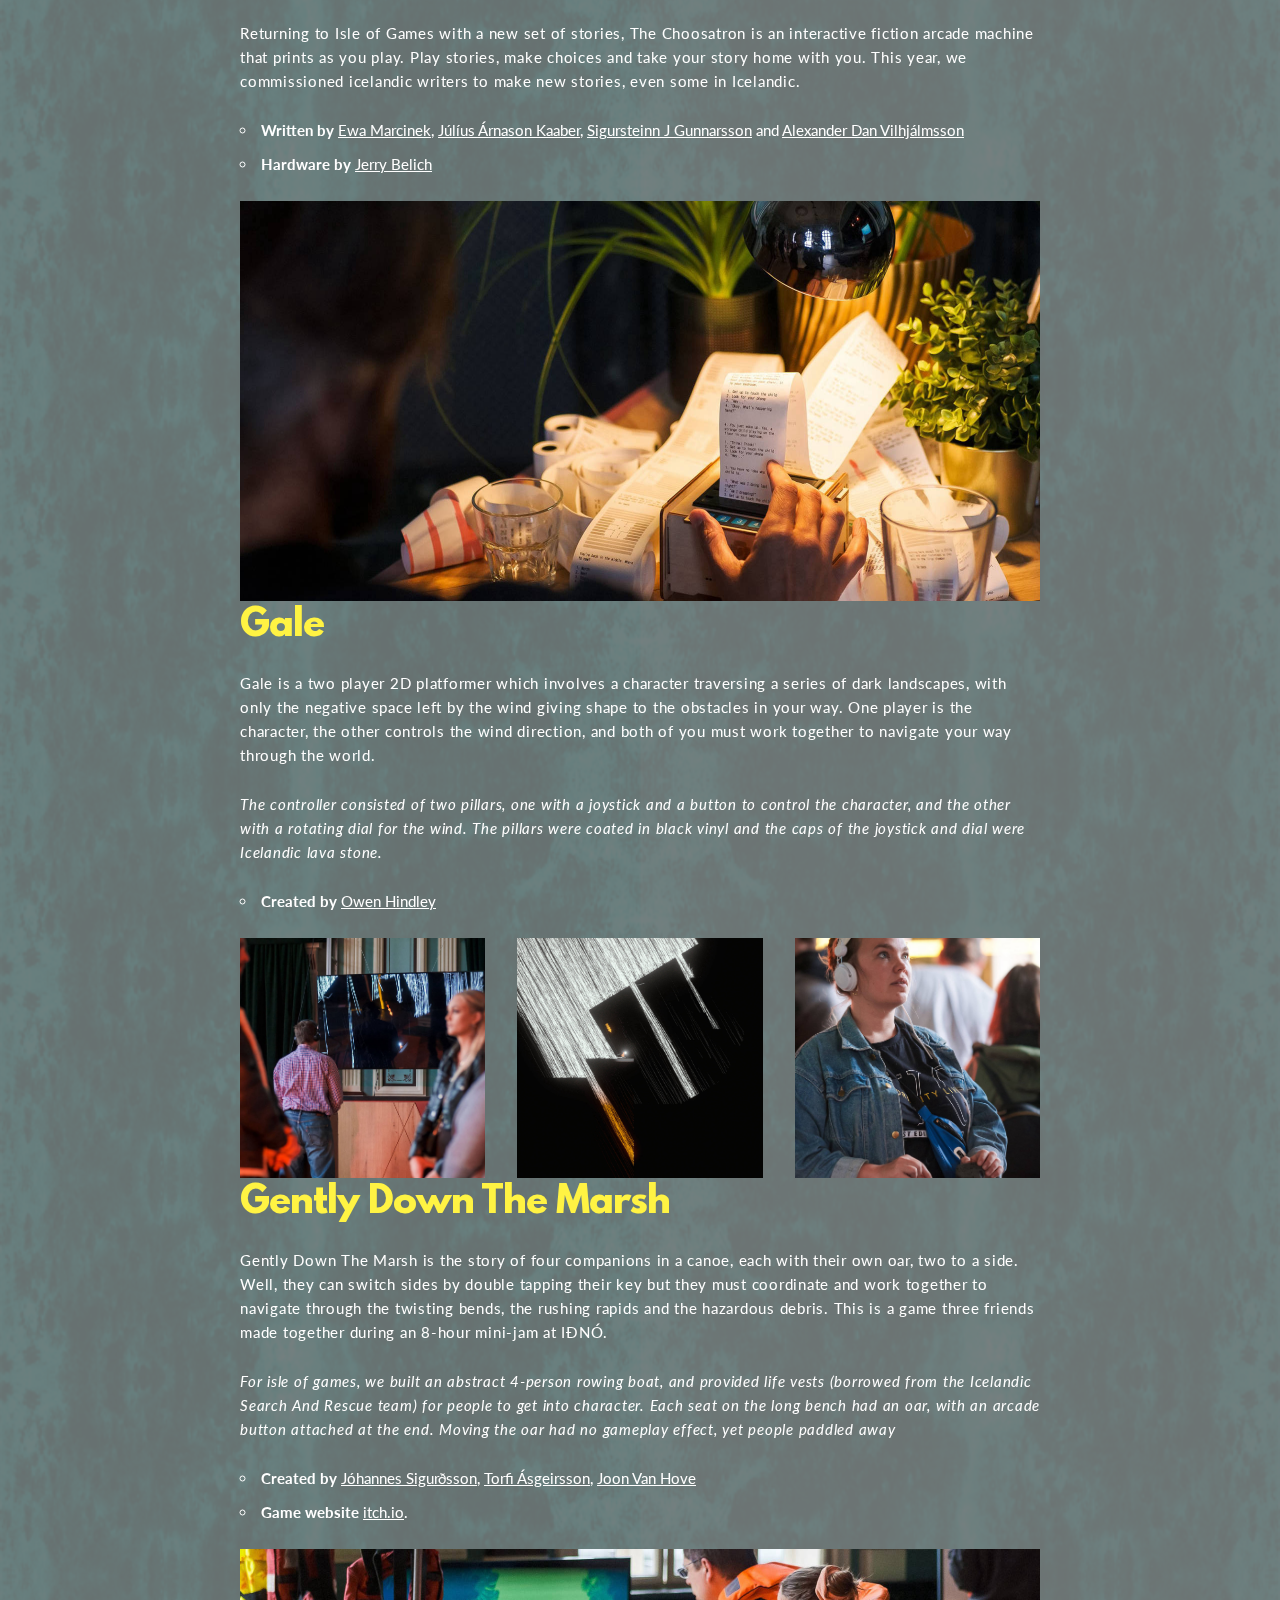
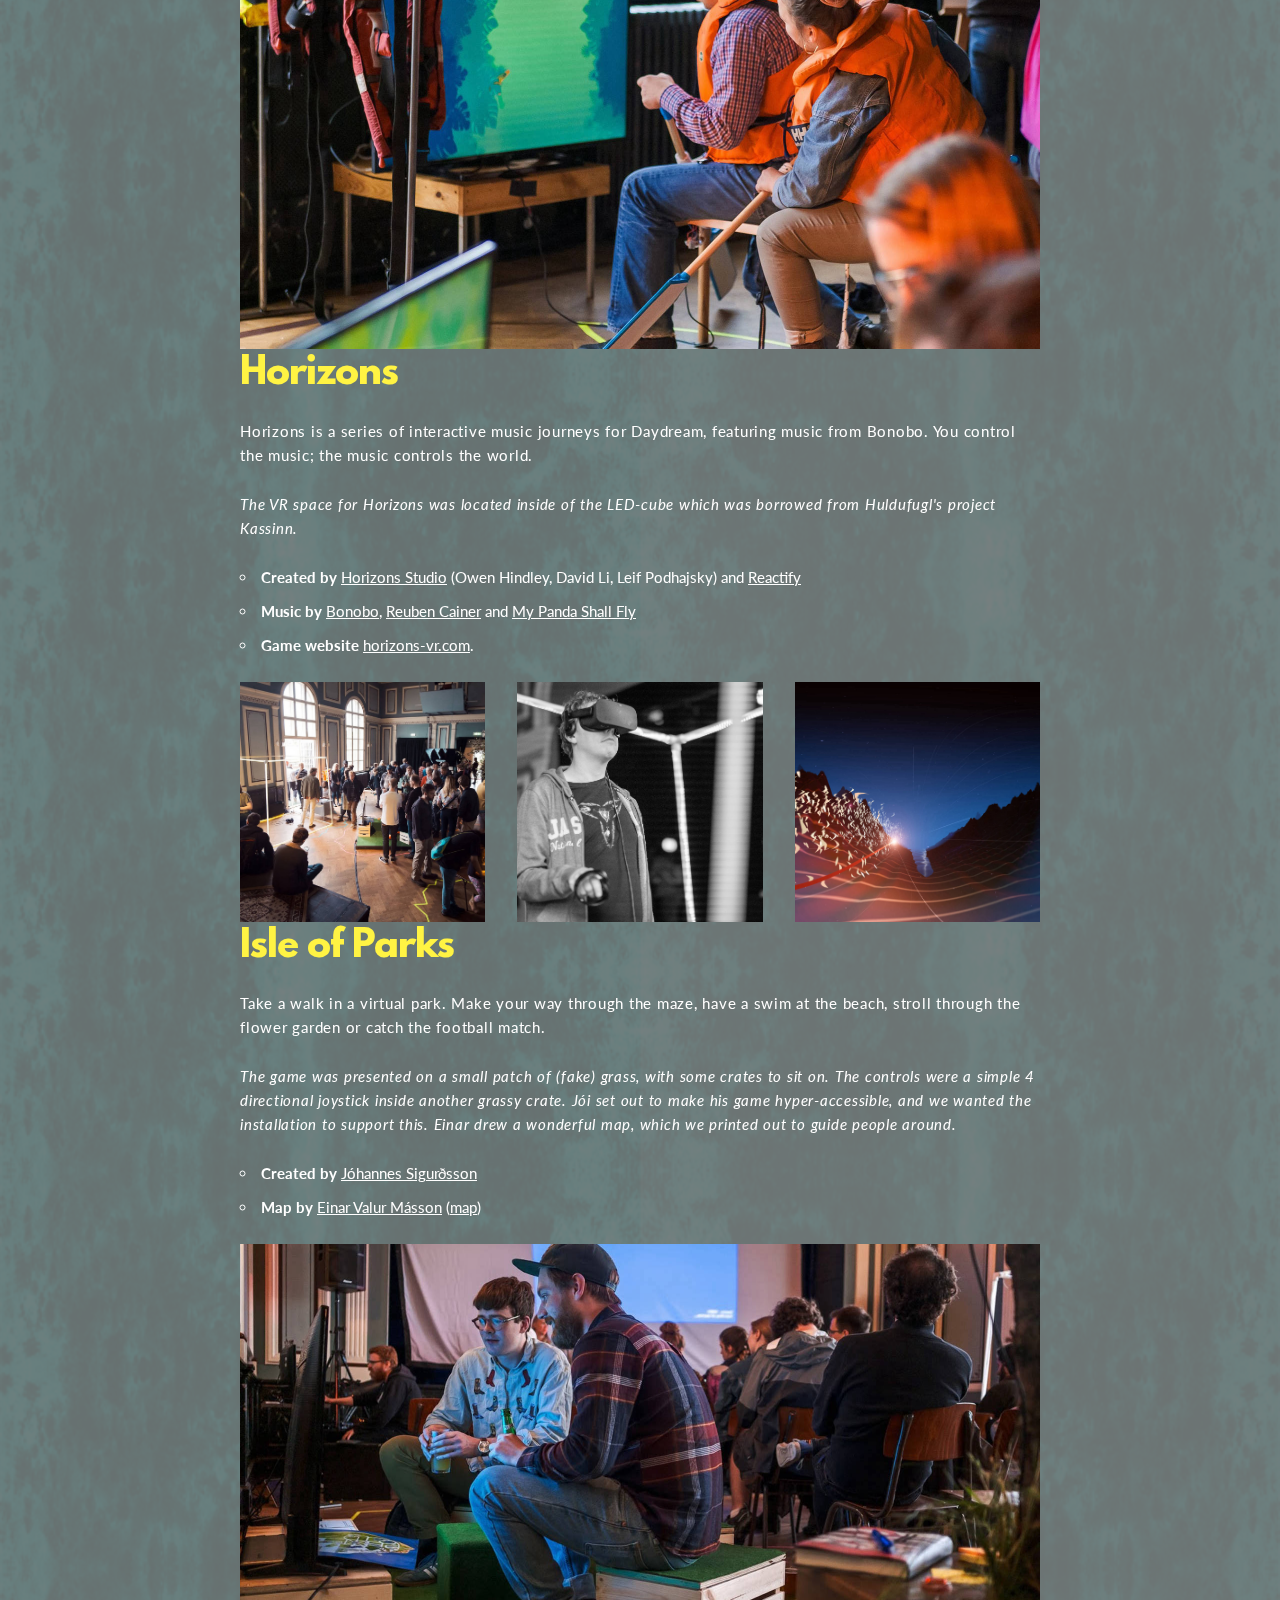
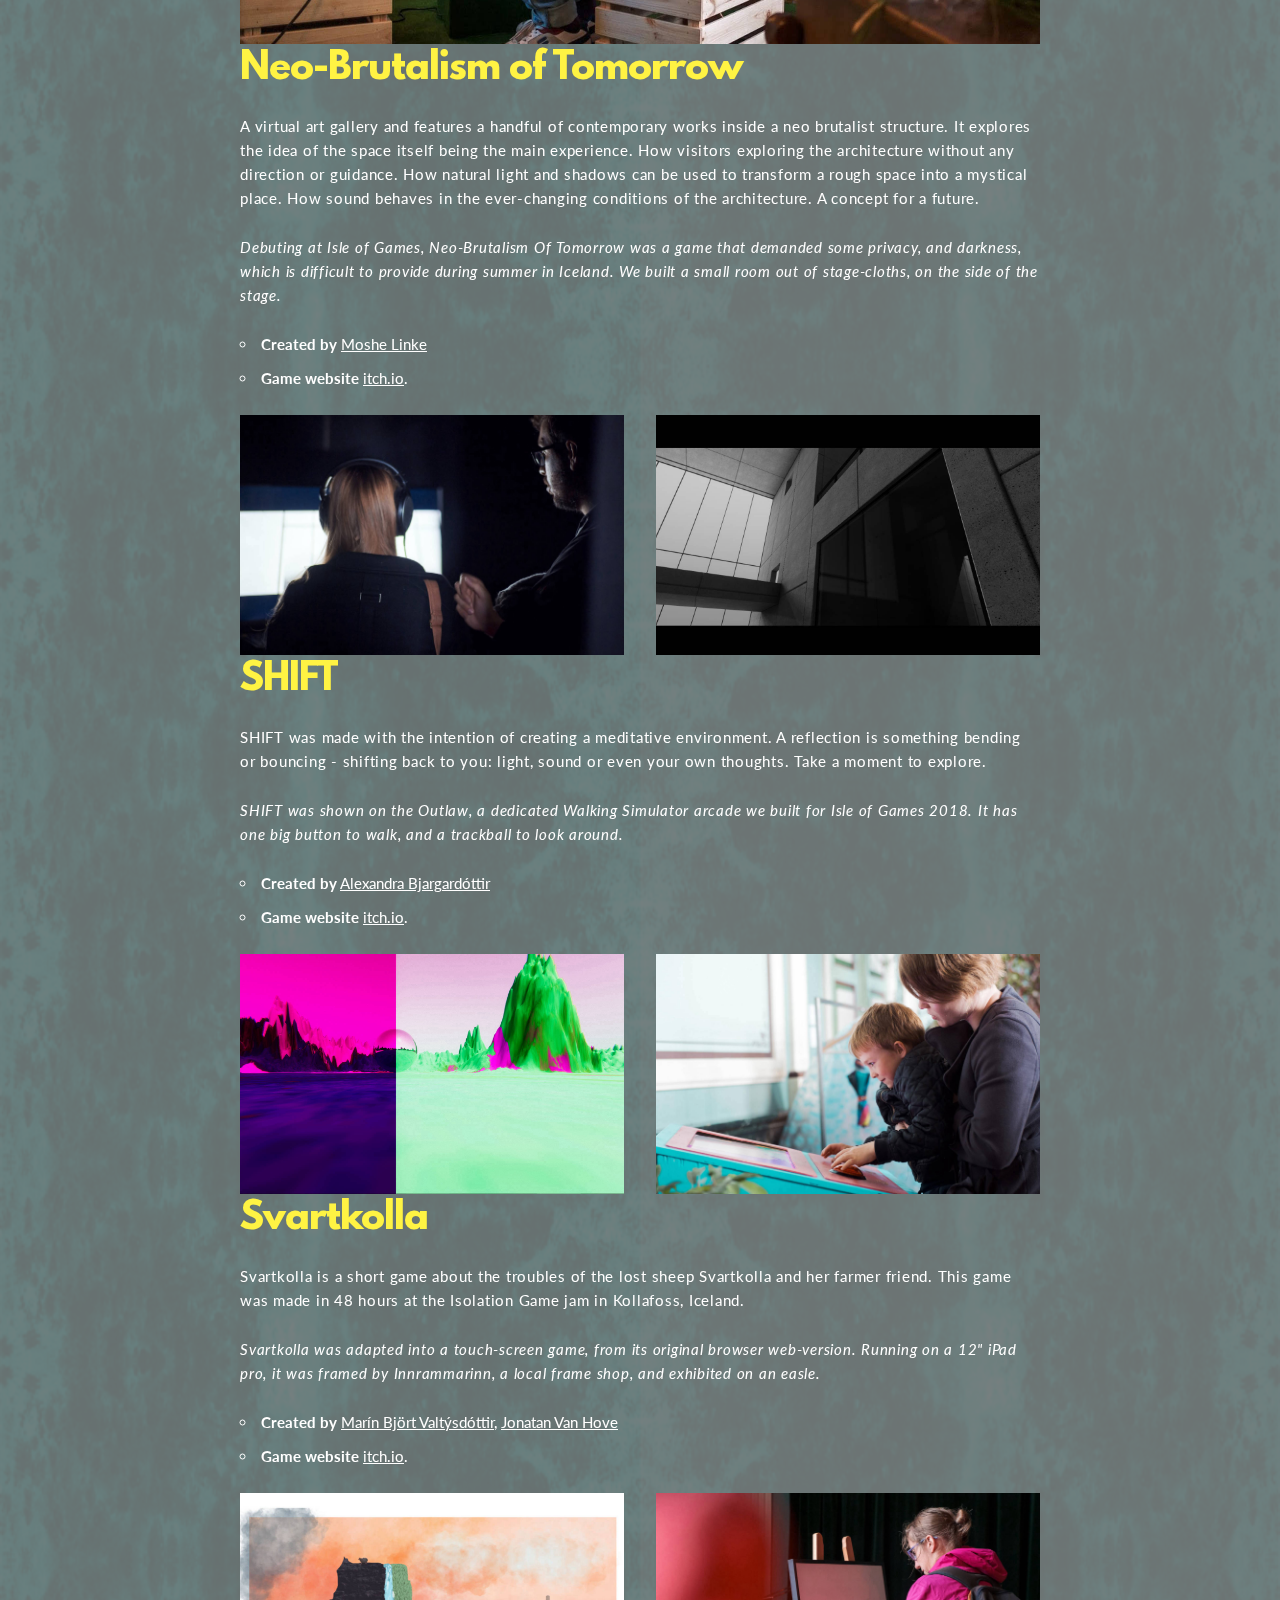
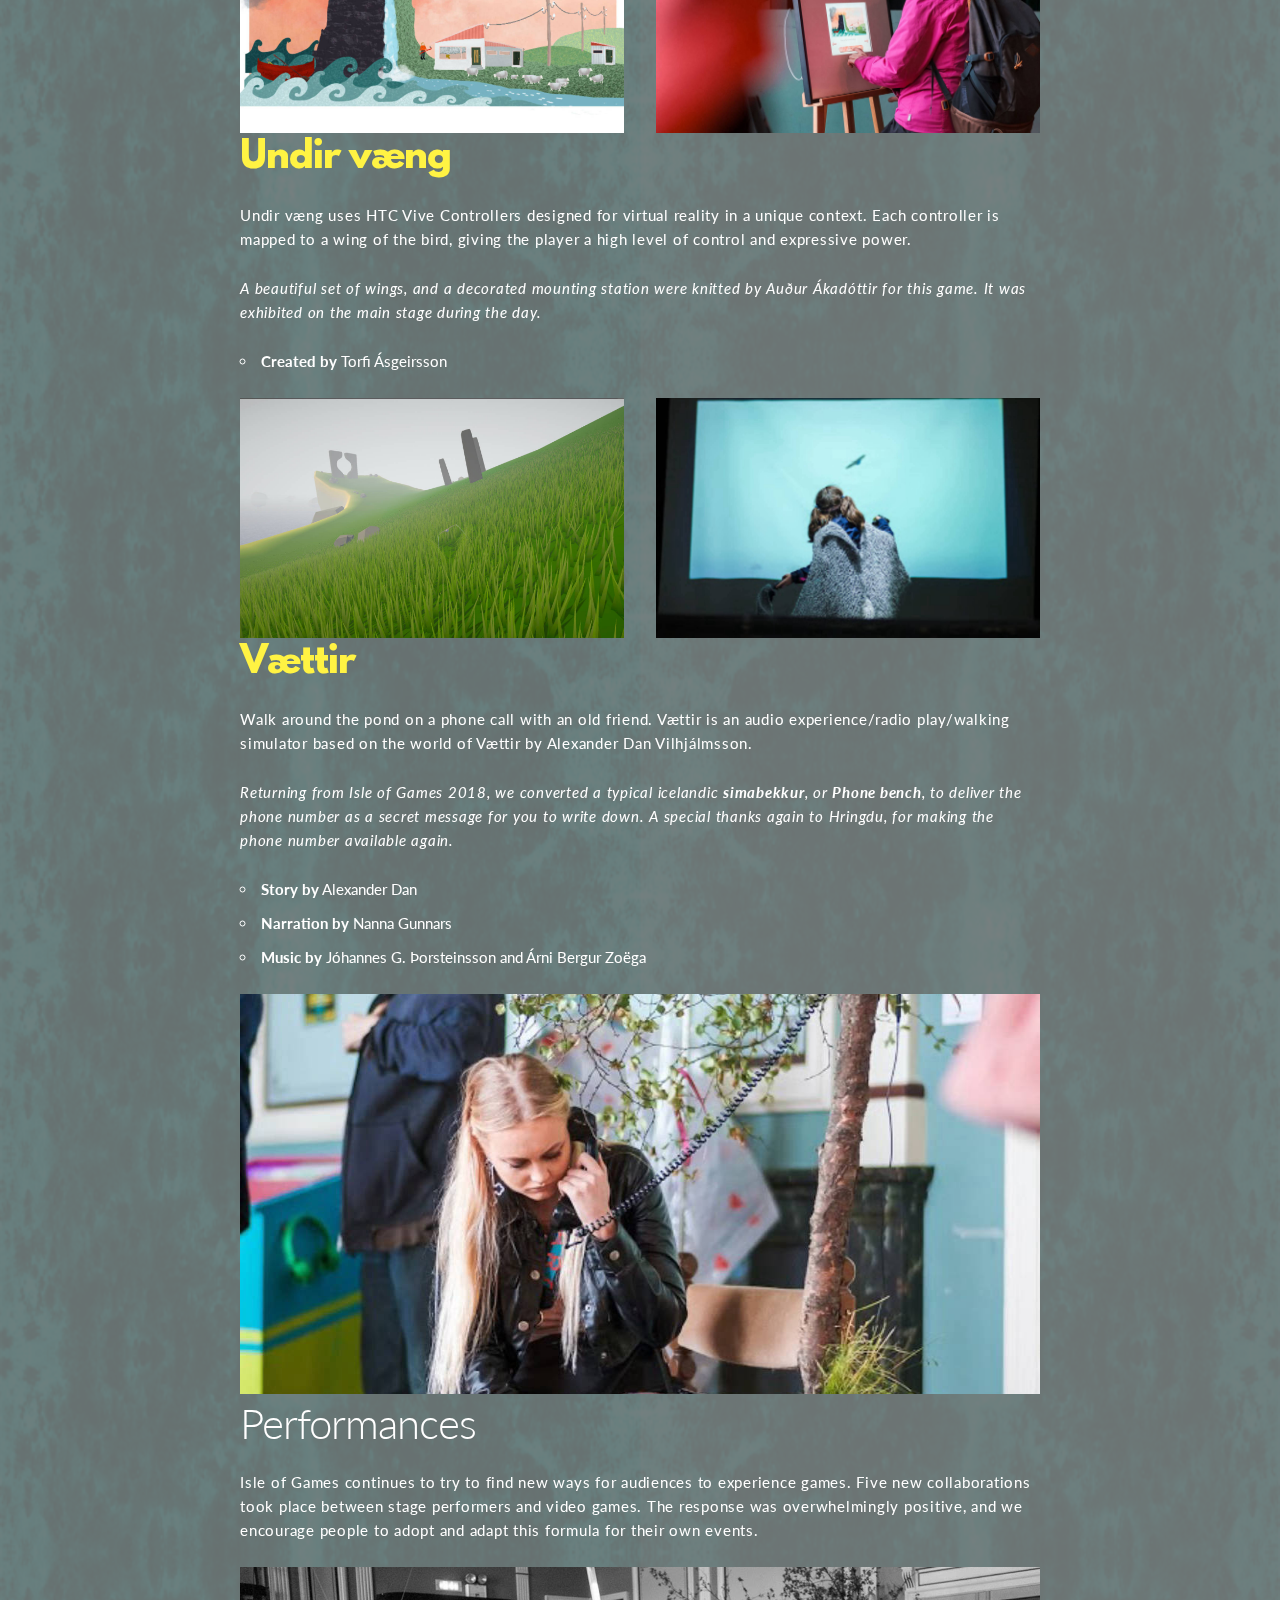
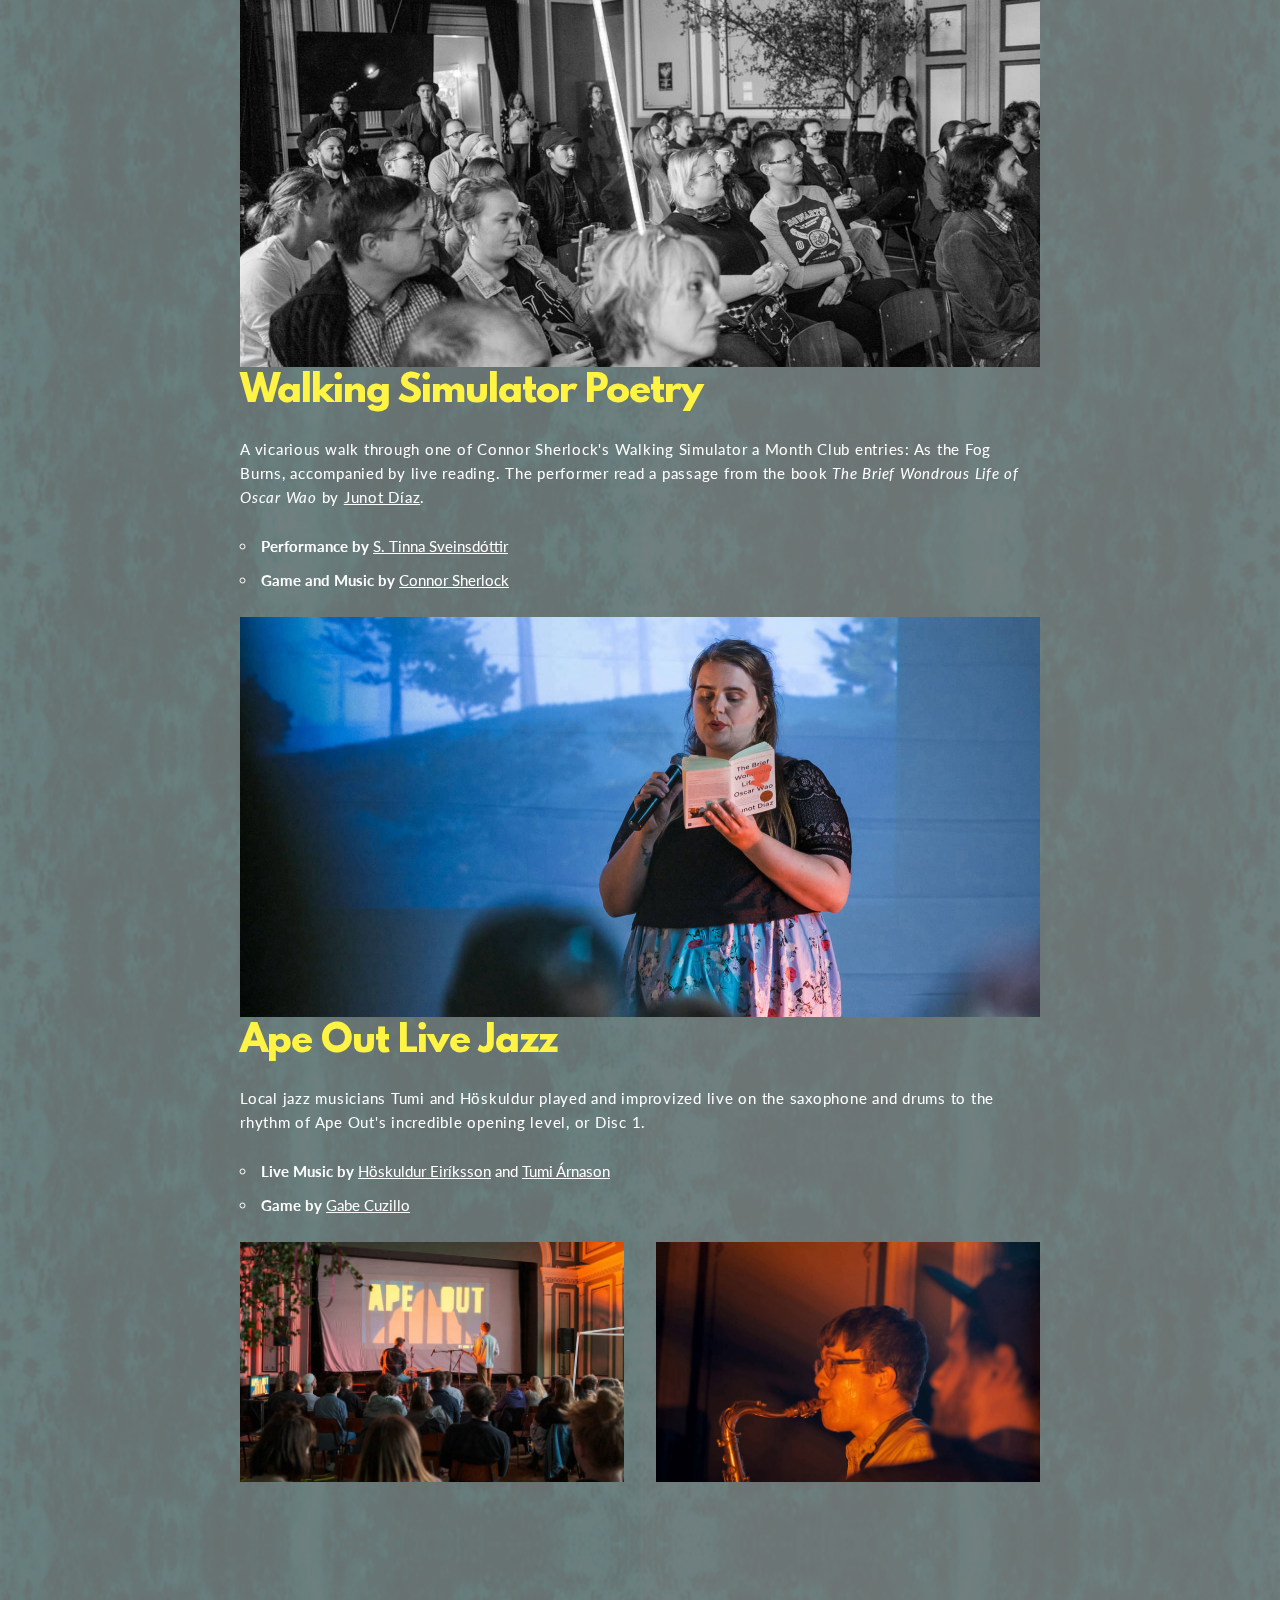
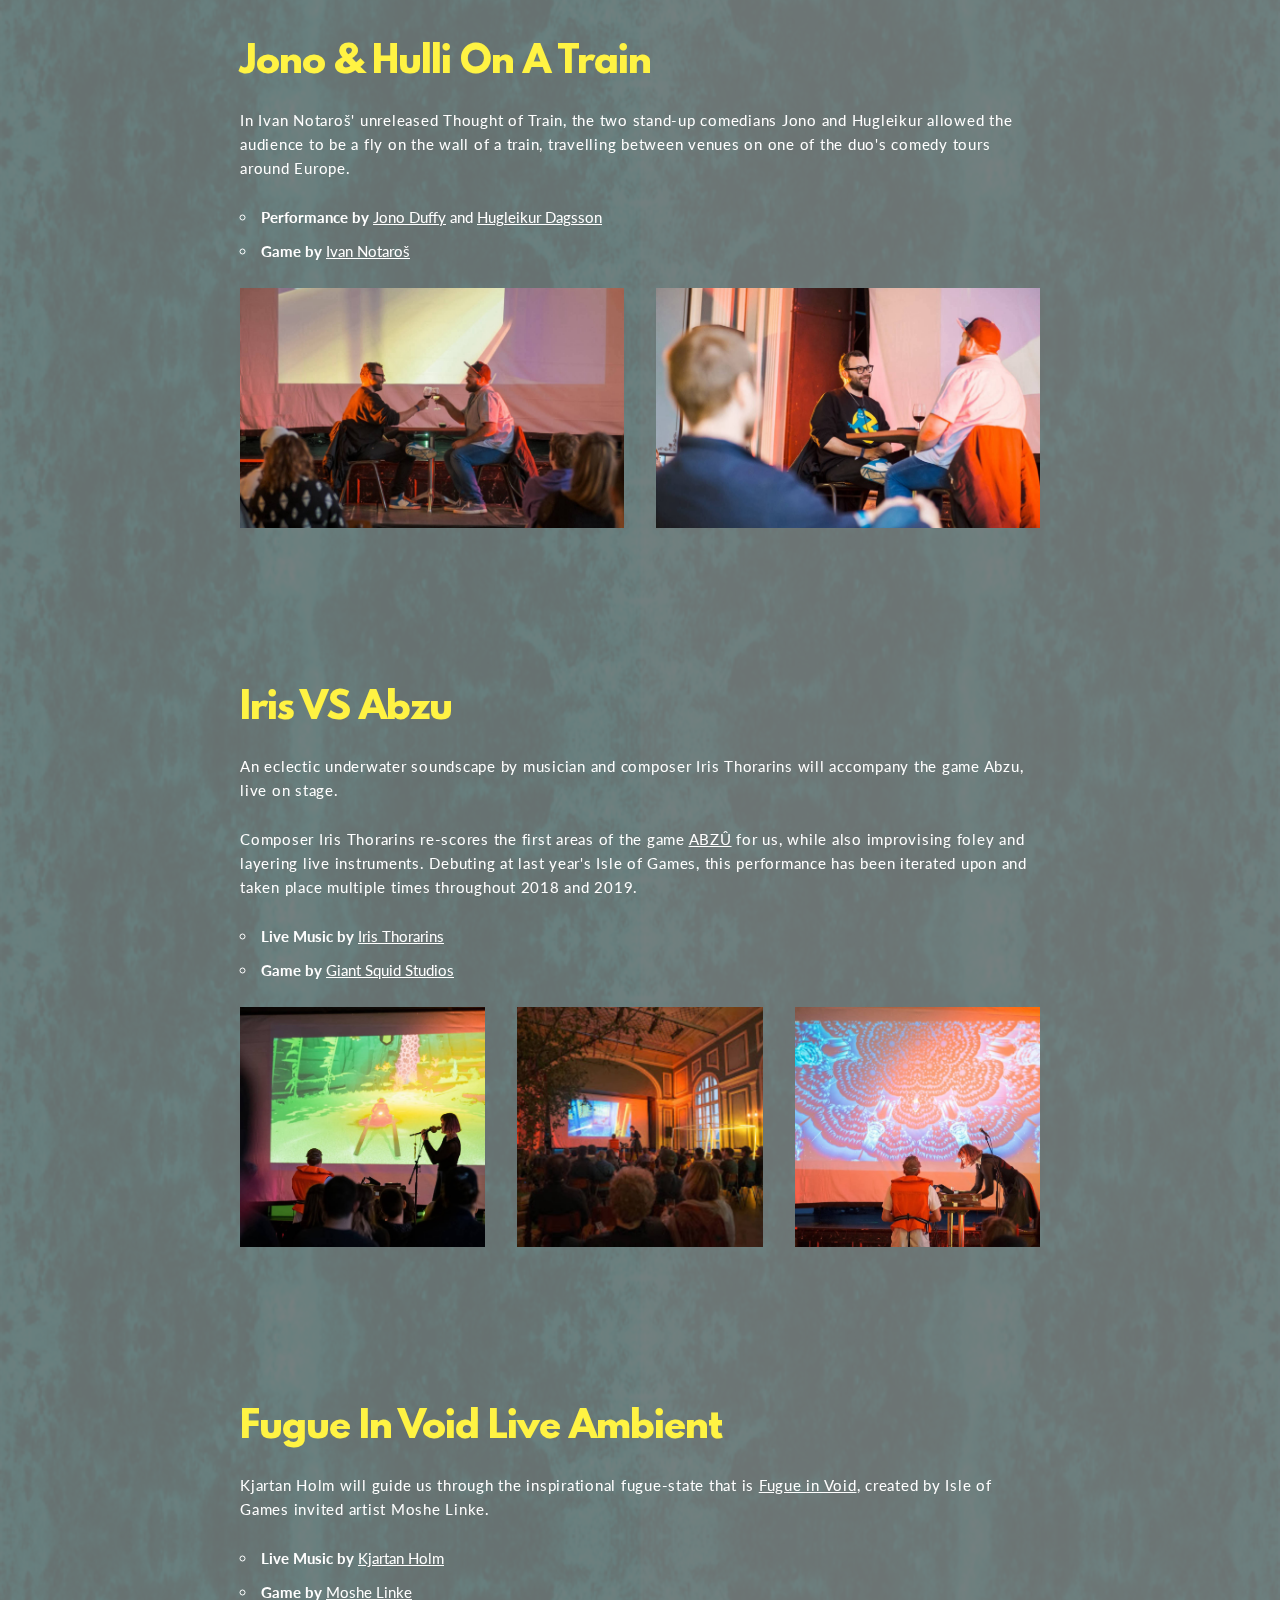
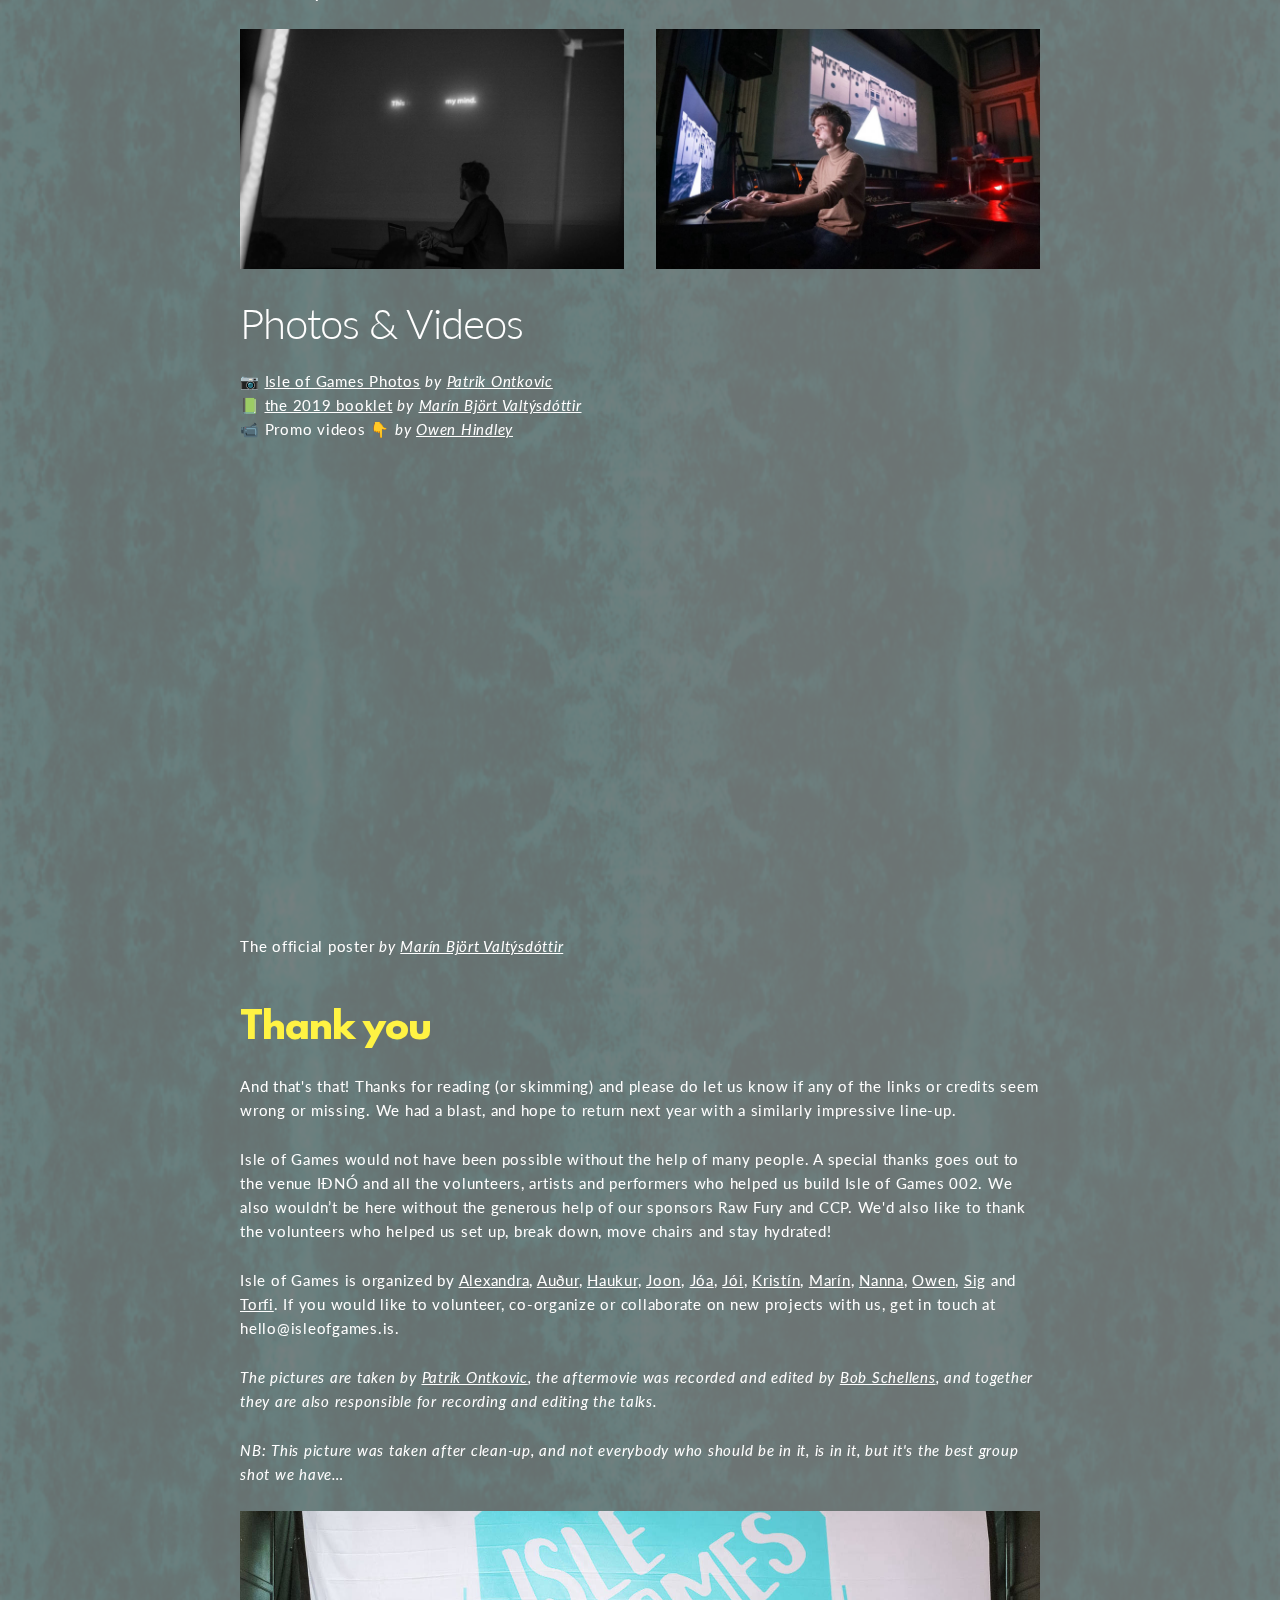
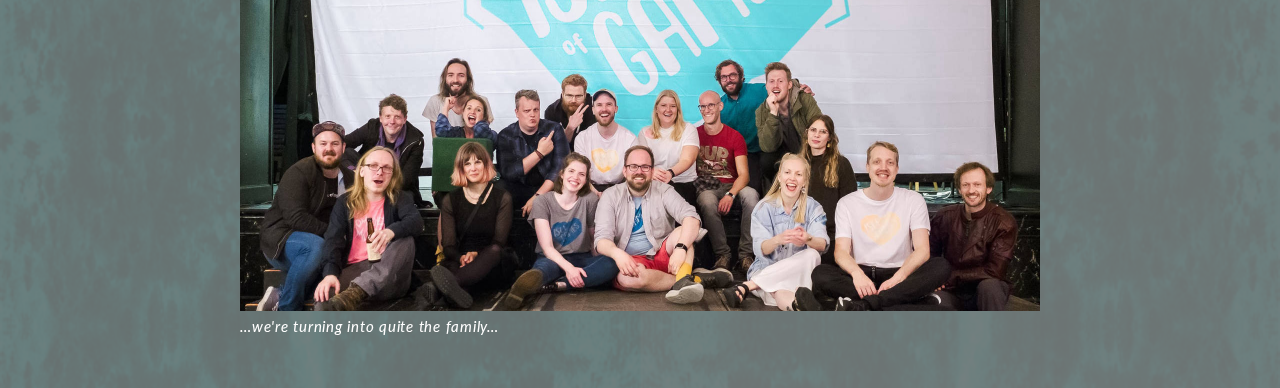
==== commit 39332d76: "[auto commit by joon]" ====
--- a/htdocs/index.html
+++ b/htdocs/index.html
@@ -34,6 +34,7 @@
   <link rel="stylesheet" href="css/normalize.css?v=v5">
   <link rel="stylesheet" href="css/skeleton.css?v=v5">
   <link rel="stylesheet" href="css/custom.css?v=v5">
+  <link rel="stylesheet" href="css/custom2.css?v=v6">
   <link rel="stylesheet" href="css/extra.css?v=v5">
   <link rel="stylesheet" href="css/modal.css?v=v5">
 
@@ -83,20 +84,25 @@
     <nav class="navbar">
       <div class="row">
         <ul class="navbar-list">
-          <li class="navbar-item"><a class="navbar-link" href="#contact">Contact</a></li>
-          <li class="navbar-item"><a class="navbar-link" href="#event">Schedule</a></li>
+          <li class="navbar-item"><a class="navbar-link" href="#thankyou">Thanks</a></li>
+          <li class="navbar-item"><a class="navbar-link" href="#performances">Photo & Video</a></li>
+          <li class="navbar-item"><a class="navbar-link" href="#games">Games</a></li>
+          <li class="navbar-item"><a class="navbar-link" href="#talks">Talks</a></li>
           <li class="navbar-item"><a class="navbar-link" href="#">Home</a></li>
+          
+          
+          
+          
         </ul>
       </div>
     </nav>
 
-
     <section class="section1" id="home">
-      <div class="container">
+      <div> <!-- class="container">-->
         <div class="space-25">&nbsp;</div>
         <div class="row">
           <div style="text-align:center">
-            <img class="u-max-full-width logo" src="images/logo_002b.png">
+            <img class="u-max-full-width logo" style="max-width:600px;" src="images/logo_002b.png">
           </div>
         </div>
 
@@ -104,7 +110,7 @@
 
         <div class="row">
           <div style="text-align:center" >
-            <h2 class="title"> ISLE OF GAMES 002<br>JULY 28 — IÐNÓ</h1>
+            <h2 class="title"> ISLE OF GAMES 002<br><i>post mortem</i></h1>
           </div>
         </div>
         <div class="space-25">&nbsp;</div>
@@ -112,122 +118,251 @@
 
       </div>
     </section>
-
-    <section class="section2 teal-bg" id="event">
-      <div class="container">
-        <div class="space-50">&nbsp;</div>
-        <div class="row" >
-          <div class="twelve columns">
-            
-            <h3>A day of games, talks and live performances.</h3>
-            <!-- <h5>Isle of Games 002 - Sunday July 28 - <a href="https://idnorvk.is/" target="_blank">IÐNÓ</a></h5> -->
-            <p>
-              <b>Isle of Games 002</b> is a one day event that showcases alternative games and playful media from Iceland and abroad.
-              In the main hall of <a href="https://idnorvk.is/" target="_blank">IÐNÓ</a> you can experience the weird, the beautiful, the artistic, and the cultural side of modern video games and its extended family. 
-            </p>
-            <div class="schedule">
-              <h3 class="teal">Schedule</h3>
-              <h5><span class="teal">14:00 —</span> Artist Talks</h5>
-              <p class="indent">The organizers will introduce the festival, after which we present a series of 5 to 10 minute talks by artists from the games scene, or other disciplines who have come in contact with games.</p>
-              <h5><span class="teal">15:30 —</span> Game Exhibition Opens</h5>
-              <p class="indent">After the talks, we will open the game exhibition. 9 new games made by Iceland-based creators, and one international commission. Each game will be presented in a custom installation.</p>
-              <h5><span class="teal">20:00 —</span> Live Games Live Music</h5>
-              <p class="indent">In the evening, we open the stage with live game performances. With local musicians, we create an experimental improvisation using music, poetry or comedy, rooted in video games. </p>
-            <div class="space-50">&nbsp;</div>
-
-              <a class="button button-on-teal" href="https://www.facebook.com/events/1215050655339604/" target="_blank">Facebook event</a>
-            <a class="button button-on-teal2" href="./saferspace/">Safer space policy</a>
-            <a class="button button-on-teal2" href="./accessibility/">Accessibility</a>
-
-            </div>
-                        
-            <div class="space-50">&nbsp;</div>
-          </div>
+ <section class="section2 teal-bg" id="home">
+    <div class="container">
+      <div class="space-25">&nbsp;</div>
+
+      <div class="row markdown">
+        <div class="twelve columns biggish">
+          <h1 id="isleofgames002">Isle of Games 002</h1>
+<p>We did it again! Sunday, July 28th, we held the second edition of <a href="http://www.isleofgames.is/">Isle of Games</a>. The festival had talks by 8 speakers, 10 new games, and 5 new performances. We had a full house during the talks, a well-attended exhibition and a spectacular night. This article will give you an overview of the proceedings, with links, credits and photos ✨.</p>
+<p>Last year, we hoped to bring part of the global alternative game scene into Reykjavik, and showcase it alongside our own work. This year we decided to prioritize our own work, and further inspire local creators to participate and contribute to what we're trying to build. </p>
+<p>The article from <a href="https://medium.com/@jonatan.van.hove/how-to-start-a-scene-bef6deb610d6">last year</a> has proven to be a powerful artifact of documentation and inspiration, and we hope this year's will be the same or even better. Spread it far and wide, and let us know what you think. Follow us on <a href="https://www.facebook.com/isleofgamesfestival/">Facebook</a> and <a href="https://www.instagram.com/isleofgames/">Instagram</a> for future events. We will update this article when more footage rolls out.</p>
+
+<div class='twelve columns video-container'><iframe src='https://www.youtube.com/embed/mGDWNNdFh2Y?vq=hd720' frameborder='0' allow='accelerometer; autoplay; encrypted-media; gyroscope; picture-in-picture' allowfullscreen></iframe></div>
+<div class='space-25'>&nbsp</div>
+
+<a href="#talks" target="_self" >skip to 🗣 <b>Talks👇</b></a><br>
+<a href="#games" target="_self">skip to 🕹️ <b>Games👇</b></a><br>
+<a href="#performances" target="_self">skip to 🎤 <b>Performances👇</b></a><br>
+<a href="#photosvideos" target="_self">skip to 📷 <b>Photos & Videos👇</b></a><br>
+<a href="#thankyou" target="_self">skip to 🙏 <b>Thank you 👇</b></a><br>
+<h2 id="talks">Talks</h2>
+<p>We started the day with a series of short artist talks. The speakers include artists from all sorts of artistic disciplines, talking about how their work has touched games, or the other way around. Most of our speakers are based in Reykjavik, but we invited Moshe Linke as a guest to the festival. We recorded the talks, but at the time of writing they are still being edited. (The ones marked with a "🔴" have links to the recording.)</p>
+<div class='imgrow'><div class='four columns square-3 popup-div' style='background-image:url("img/talks1.jpg");'></div><div class='four columns square-3 popup-div' style='background-image:url("img/talks2.jpg");'></div><div class='four columns square-3 popup-div' style='background-image:url("img/talks3.jpg");'></div></div>
+<div class='space-25'>&nbsp</div>
+<ul>
+<li><strong>Isle of Games Intro & Artist Statement</strong><br />
+<em><a href="https://www.joon.be">Joon Van Hove</a> & <a href="http://torfi.itch.io">Torfi Ásgeirsson</a></em><br />
+Joon and Torfi kick off the talks series with an overview of what Isle of Games has been doing, and what it stands for.</li>
+</ul>
+<div class='space-25'>&nbsp</div>
+<ul>
+<li><strong>Composing music for a game</strong><br />
+<em><a href="https://soundcloud.com/iristhorarins">Íris Thorarins</a></em><br />
+Composer Íris talked about the concept of flow, and how she tries to achieve it when performing music live, using the experience of playing alongside the game ABZU.  </li>
+</ul>
+<div class='space-25'>&nbsp</div>
+<ul>
+<li><strong>Walk in the Park</strong><br />
+<em><a href="http://joe.is">Jóhannes Sigurðsson</a></em><br />
+Jói told us about making a game for his parents, finding accessibility to the medium through removing layers of friction. Playing games is hard and takes time, but so is reading books (at first).  </li>
+</ul>
+<div class='space-25'>&nbsp</div>
+<ul>
+<li><strong>Making Kassinn, VR meets interactive theatre</strong><br />
+<em><a href="http://huldufugl.is">Nanna Gunnars</a></em><br />
+Nanna, creator and actress in the VR theatre show A box in the Desert, talked about the history and iterations of their innovative project.  </li>
+</ul>
+<div class='space-25'>&nbsp</div>
+<ul>
+<li><strong><a href="https://www.youtube.com/watch?v=MXa1-cAwyts">Games & Writing 🔴</a></strong><br />
+<em><a href="https://www.ewamarcinek.com/">Ewa Marcinek</a></em><br />
+Having written several interactive stories for the Choosatron, Ewa discussed the pleasure and challenges of writing for interactivity.  </li>
+</ul>
+<div class='space-25'>&nbsp</div>
+<ul>
+<li><strong>Play with my cadaver: yes, I studied fine arts.</strong><br />
+<em><a href="https://corjn.com/">Jonathan Coryn</a></em><br />
+Jonathan talked about his experience of using arts as the medium of choice in his arts education, with his game Cadaver as the main case study.  </li>
+</ul>
+<div class='space-25'>&nbsp</div>
+<ul>
+<li><strong>Our Atlantis</strong><br />
+<em><a href="https://github.com/naglalakk">Þórður Hermannson</a></em><br />
+Þórður was the main programmer on the <a href="https://djflugveloggeimskip.com/">DJ Flugvél og Geimskip</a> game <a href="https://eldflaug.itch.io/our-atlantis">Our Atlantis</a>. As a programmer, he was able to support the musician in making a game out of her art and music, without any prior experience in games, and he explained that the tools are surprisingly accessible.  </li>
+</ul>
+<div class='space-25'>&nbsp</div>
+<ul>
+<li><strong><a href="https://www.youtube.com/watch?v=6ER1U4npChE">Light, Sound and Concrete 🔴</a></strong><br />
+<em><a href="https://www.moshelinke.de/">Moshe Linke</a></em><br />
+Invited artist, Moshe Linke, talked about his commissioned work Neo-Brutalism of Tomorrow, and how he is exploring the medium in his own way.  </li>
+</ul>
+<div class='space-25'>&nbsp</div>
+<h2 id="games">Games</h2>
+<p>Ten games, ten custom installations, most of which created in Reykjavik (some even made in IÐNÓ). In the case of the installations, it is difficult to credit individuals for something that is largely a group effort, so it is omitted on purpose in some cases.</p>
+<h3 id="choosatron">Choosatron</h3>
+<p>Returning to Isle of Games with a new set of stories, The Choosatron is an interactive fiction arcade machine that prints as you play. Play stories, make choices and take your story home with you. This year, we commissioned icelandic writers to make new stories, even some in Icelandic. </p>
+<ul>
+<li><strong>Written by</strong> <a href="https://www.ewamarcinek.com/">Ewa Marcinek</a>, <a href="#">Júlíus Árnason Kaaber</a>, <a href="http://siggunnarsson.com/">Sigursteinn J Gunnarsson</a> and <a href="http://benedikt.is/alexander-dan/">Alexander Dan Vilhjálmsson</a></li>
+<li><strong>Hardware by</strong> <a href="https://jerrytron.com/">Jerry Belich</a></li>
+</ul>
+<div class='imgrow'><div class='twelve columns square-1 popup-div' style='background-image:url("img/choosatron.jpg");'></div></div>
+<div class='space-25'>&nbsp</div>
+<h3 id="gale">Gale</h3>
+<p>Gale is a two player 2D platformer which involves a character traversing a series of dark landscapes, with only the negative space left by the wind giving shape to the obstacles in your way. One player is the character, the other controls the wind direction, and both of you must work together to navigate your way through the world.  </p>
+<p><em>The controller consisted of two pillars, one with a joystick and a button to control the character, and the other with a rotating dial for the wind. The pillars were coated in black vinyl and the caps of the joystick and dial were Icelandic lava stone.</em></p>
+<ul>
+<li><strong>Created by</strong> <a href="http://www.owenhindley.co.uk/">Owen Hindley</a></li>
+</ul>
+<div class='imgrow'><div class='four columns square-3 popup-div' style='background-image:url("img/gale1.jpg");'></div><div class='four columns square-3 popup-div' style='background-image:url("img/gale3-converted.jpg");'></div><div class='four columns square-3 popup-div' style='background-image:url("img/gale2.jpg");'></div></div>
+<div class='space-25'>&nbsp</div>
+<h3 id="gentlydownthemarsh">Gently Down The Marsh</h3>
+<p>Gently Down The Marsh is the story of four companions in a canoe, each with their own oar, two to a side. Well, they can switch sides by double tapping their key but they must coordinate and work together to navigate through the twisting bends, the rushing rapids and the hazardous debris. This is a game three friends made together during an 8-hour mini-jam at IÐNÓ.  </p>
+<p><em>For isle of games, we built an abstract 4-person rowing boat, and provided life vests (borrowed from the Icelandic Search And Rescue team) for people to get into character. Each seat on the long bench had an oar, with an arcade button attached at the end. Moving the oar had no gameplay effect, yet people paddled away</em>  </p>
+<ul>
+<li><strong>Created by</strong> <a href="http://joe.is">Jóhannes Sigurðsson</a>, <a href="https://torfi.itch.io/">Torfi Ásgeirsson</a>, <a href="http://joon.be/">Joon Van Hove</a></li>
+<li><strong>Game website</strong> <a href="https://torfi.itch.io/marsh">itch.io</a>.</li>
+</ul>
+<div class='imgrow'><div class='twelve columns square-1 popup-div' style='background-image:url("img/gently.jpg");'></div></div>
+<div class='space-25'>&nbsp</div>
+<h3 id="horizons">Horizons</h3>
+<p>Horizons is a series of interactive music journeys for Daydream, featuring music from Bonobo. You control the music; the music controls the world.</p>
+<p><em>The VR space for Horizons was located inside of the LED-cube which was borrowed from Huldufugl's project Kassinn.</em></p>
+<ul>
+<li><strong>Created by</strong> <a href="https://horizons-vr.com/">Horizons Studio</a> (Owen Hindley, David Li, Leif Podhajsky) and <a href="http://reactifymusic.com/">Reactify</a></li>
+<li><strong>Music by</strong> <a href="https://bonobomusic.com/">Bonobo</a>, <a href="https://soundcloud.com/reubsmusic">Reuben Cainer</a> and <a href="https://mypandashallfly.bandcamp.com/">My Panda Shall Fly</a></li>
+<li><strong>Game website</strong> <a href="https://horizons-vr.com/">horizons-vr.com</a>.</li>
+</ul>
+<div class='imgrow'><div class='four columns square-3 popup-div' style='background-image:url("img/horizons.jpg");'></div><div class='four columns square-3 popup-div' style='background-image:url("img/horizons2.jpg");'></div><div class='four columns square-3 popup-div' style='background-image:url("img/horizons3.jpg");'></div></div>
+<div class='space-25'>&nbsp</div>
+<h3 id="isleofparks">Isle of Parks</h3>
+<p>Take a walk in a virtual park. Make your way through the maze, have a swim at the beach, stroll through the flower garden or catch the football match.</p>
+<p><em>The game was presented on a small patch of (fake) grass, with some crates to sit on. The controls were a simple 4 directional joystick inside another grassy crate. Jói set out to make his game hyper-accessible, and we wanted the installation to support this. Einar drew a wonderful map, which we printed out to guide people around.</em></p>
+<ul>
+<li><strong>Created by</strong> <a href="http://joe.is">Jóhannes Sigurðsson</a></li>
+<li><strong>Map by</strong> <a href="https://www.emasson.com/">Einar Valur Másson</a> (<a href="img/map.jpg">map</a>)</li>
+</ul>
+<div class='imgrow'><div class='twelve columns square-1 popup-div' style='background-image:url("img/isleofparks.jpg");'></div></div>
+<div class='space-25'>&nbsp</div>
+<h3 id="neobrutalismoftomorrow">Neo-Brutalism of Tomorrow</h3>
+<p>A virtual art gallery and features a handful of contemporary works inside a neo brutalist structure. It explores the idea of the space itself being the main experience. How visitors exploring the architecture without any direction or guidance. How natural light and shadows can be used to transform a rough space into a mystical place. How sound behaves in the ever-changing conditions of the architecture. A concept for a future.</p>
+<p><em>Debuting at Isle of Games, Neo-Brutalism Of Tomorrow was a game that demanded some privacy, and darkness, which is difficult to provide during summer in Iceland. We built a small room out of stage-cloths, on the side of the stage.</em></p>
+<ul>
+<li><strong>Created by</strong> <a href="https://www.moshelinke.de/">Moshe Linke</a></li>
+<li><strong>Game website</strong> <a href="https://moshelinke.itch.io/neo-brutalism-of-tomorrow">itch.io</a>.</li>
+</ul>
+<div class='imgrow'><div class='six columns square-2 popup-div' style='background-image:url("img/neo.jpg");'></div><div class='six columns square-2 popup-div' style='background-image:url("img/neo2.jpg");'></div></div>
+<div class='space-25'>&nbsp</div>
+<h3 id="shift">SHIFT</h3>
+<p>SHIFT was made with the intention of creating a meditative environment. A reflection is something bending or bouncing - shifting back to you: light, sound or even your own thoughts. Take a moment to explore.</p>
+<p><em>SHIFT was shown on the Outlaw, a dedicated Walking Simulator arcade we built for Isle of Games 2018. It has one big button to walk, and a trackball to look around.</em></p>
+<ul>
+<li><strong>Created by</strong> <a href="https://alexandrabjarg.itch.io/">Alexandra Bjargardóttir</a></li>
+<li><strong>Game website</strong> <a href="https://alexandrabjarg.itch.io/shift">itch.io</a>.</li>
+</ul>
+<div class='imgrow'><div class='six columns square-2 popup-div' style='background-image:url("img/shift-converted.jpg");'></div><div class='six columns square-2 popup-div' style='background-image:url("img/outlaw.jpg");'></div></div>
+<div class='space-25'>&nbsp</div>
+<h3 id="svartkolla">Svartkolla</h3>
+<p>Svartkolla is a short game about the troubles of the lost sheep Svartkolla and her farmer friend. This game was made in 48 hours at the Isolation Game jam in Kollafoss, Iceland.</p>
+<p><em>Svartkolla was adapted into a touch-screen game, from its original browser web-version. Running on a 12" iPad pro, it was framed by Innrammarinn, a local frame shop, and exhibited on an easle.</em></p>
+<ul>
+<li><strong>Created by</strong> <a href="http://instagram.com/marmarbor">Marín Björt Valtýsdóttir</a>, <a href="http://joon.be">Jonatan Van Hove</a></li>
+<li><strong>Game website</strong> <a href="https://joonturbo.itch.io/svartkolla">itch.io</a>.</li>
+</ul>
+<div class='imgrow'><div class='six columns square-2 popup-div' style='background-image:url("img/svartkolla.jpg");'></div><div class='six columns square-2 popup-div' style='background-image:url("img/svartkolla2.jpg");'></div></div>
+<div class='space-25'>&nbsp</div>
+<h3 id="undirvng">Undir væng</h3>
+<p>Undir væng uses HTC Vive Controllers designed for virtual reality in a unique context. Each controller is mapped to a wing of the bird, giving the player a high level of control and expressive power.</p>
+<p><em>A beautiful set of wings, and a decorated mounting station were knitted by Auður Ákadóttir for this game. It was exhibited on the main stage during the day.</em></p>
+<ul>
+<li><strong>Created by</strong> Torfi Ásgeirsson</li>
+</ul>
+<div class='imgrow'><div class='six columns square-2 popup-div' style='background-image:url("img/vaeng-converted.jpg");'></div><div class='six columns square-2 popup-div' style='background-image:url("img/vaeng2.jpg");'></div></div>
+<div class='space-25'>&nbsp</div>
+<h3 id="vttir">Vættir</h3>
+<p>Walk around the pond on a phone call with an old friend. Vættir is an audio experience/radio play/walking simulator based on the world of Vættir by Alexander Dan Vilhjálmsson.</p>
+<p><em>Returning from Isle of Games 2018, we converted a typical icelandic <strong>simabekkur</strong>, or <strong>Phone bench</strong>, to deliver the phone number as a secret message for you to write down. A special thanks again to Hringdu, for making the phone number available again.</em></p>
+<ul>
+<li><strong>Story by</strong> Alexander Dan</li>
+<li><strong>Narration by</strong> Nanna Gunnars</li>
+<li><strong>Music by</strong> Jóhannes G. Þorsteinsson and Árni Bergur Zoëga</li>
+</ul>
+<div class='imgrow'><div class='twelve columns square-1 popup-div' style='background-image:url("img/vaettir.jpg");'></div></div>
+<div class='space-25'>&nbsp</div>
+<h2 id="performances">Performances</h2>
+<p>Isle of Games continues to try to find new ways for audiences to experience games. Five new collaborations took place between stage performers and video games. The response was overwhelmingly positive, and we encourage people to adopt and adapt this formula for their own events.</p>
+<div class='imgrow'><div class='twelve columns square-1 popup-div' style='background-image:url("img/performances.jpg");'></div></div>
+<div class='space-25'>&nbsp</div>
+<h3 id="walkingsimulatorpoetry">Walking Simulator Poetry</h3>
+<p>A vicarious walk through one of Connor Sherlock's Walking Simulator a Month Club entries: As the Fog Burns, accompanied by live reading. The performer read a passage from the book <em>The Brief Wondrous Life of Oscar Wao</em> by <a href="http://www.junotdiaz.com/">Junot Díaz</a>.</p>
+<ul>
+<li><strong>Performance by</strong> <a href="http://instagram.com/t_sveinsdottir">S. Tinna Sveinsdóttir</a></li>
+<li><strong>Game and Music by</strong> <a href="https://connor-sherlock.itch.io/">Connor Sherlock</a></li>
+</ul>
+<div class='imgrow'><div class='twelve columns square-1 popup-div' style='background-image:url("img/tinna.jpg");'></div></div>
+<div class='space-25'>&nbsp</div>
+<h3 id="apeoutlivejazz">Ape Out Live Jazz</h3>
+<p>Local jazz musicians Tumi and Höskuldur played and improvized live on the saxophone and drums to the rhythm of Ape Out's incredible opening level, or Disc 1.</p>
+<ul>
+<li><strong>Live Music by</strong> <a href="http://instagram.com/hoskuldur89">Höskuldur Eiríksson</a> and <a href="https://tumiarnason.com/">Tumi Árnason</a></li>
+<li><strong>Game by</strong> <a href="https://twitter.com/gabecuzzillo">Gabe Cuzillo</a></li>
+</ul>
+<div class='imgrow'><div class='six columns square-2 popup-div' style='background-image:url("img/apeout.jpg");'></div><div class='six columns square-2 popup-div' style='background-image:url("img/apeout2.jpg");'></div></div>
+<div class='space-25'>&nbsp</div>
+<div class='twelve columns video-container'><iframe src='https://www.youtube.com/embed/Sig3z3LG9Ms?vq=hd720' frameborder='0' allow='accelerometer; autoplay; encrypted-media; gyroscope; picture-in-picture' allowfullscreen></iframe></div>
+<div class='space-25'>&nbsp</div>
+<h3 id="jonohullionatrain">Jono &amp; Hulli On A Train</h3>
+<p>In Ivan Notaroš' unreleased Thought of Train, the two stand-up comedians Jono and Hugleikur allowed the audience to be a fly on the wall of a train, travelling between venues on one of the duo's comedy tours around Europe. </p>
+<ul>
+<li><strong>Performance by</strong> <a href="http://jonoduffy.com/">Jono Duffy</a> and <a href="https://dagsson.com/">Hugleikur Dagsson</a></li>
+<li><strong>Game by</strong> <a href="https://nothke.github.io/">Ivan Notaroš</a></li>
+</ul>
+<div class='imgrow'><div class='six columns square-2 popup-div' style='background-image:url("img/jono.jpg");'></div><div class='six columns square-2 popup-div' style='background-image:url("img/jono2.jpg");'></div></div>
+<div class='space-25'>&nbsp</div>
+<div class='twelve columns video-container'><iframe src='https://www.youtube.com/embed/ECGuaj9G_UI?vq=hd720' frameborder='0' allow='accelerometer; autoplay; encrypted-media; gyroscope; picture-in-picture' allowfullscreen></iframe></div>
+<div class='space-25'>&nbsp</div>
+<h3 id="irisvsabzu">Iris VS Abzu</h3>
+<p>An eclectic underwater soundscape by musician and composer Iris Thorarins will accompany the game Abzu, live on stage.  </p>
+<p>Composer Iris Thorarins re-scores the first areas of the game <a href="https://abzugame.com/">ABZÛ</a> for us, while also improvising foley and layering live instruments.
+Debuting at last year's Isle of Games, this performance has been iterated upon and taken place multiple times throughout 2018 and 2019.</p>
+<ul>
+<li><strong>Live Music by</strong> <a href="https://soundcloud.com/iristhorarins">Iris Thorarins</a></li>
+<li><strong>Game by</strong> <a href="https://giantsquidstudios.com/">Giant Squid Studios</a></li>
+</ul>
+<div class='imgrow'><div class='four columns square-3 popup-div' style='background-image:url("img/iris.jpg");'></div><div class='four columns square-3 popup-div' style='background-image:url("img/iris2.jpg");'></div><div class='four columns square-3 popup-div' style='background-image:url("img/iris3.jpg");'></div></div>
+<div class='space-25'>&nbsp</div>
+<div class='twelve columns video-container'><iframe src='https://www.youtube.com/embed/hy7SEvohAJQ?vq=hd720' frameborder='0' allow='accelerometer; autoplay; encrypted-media; gyroscope; picture-in-picture' allowfullscreen></iframe></div>
+<div class='space-25'>&nbsp</div>
+<h3 id="fugueinvoidliveambient">Fugue In Void Live Ambient</h3>
+<p>Kjartan Holm will guide us through the inspirational fugue-state that is <a href="https://store.steampowered.com/app/883220/Fugue_in_Void/">Fugue in Void</a>, created by Isle of Games invited artist Moshe Linke.</p>
+<ul>
+<li><strong>Live Music by</strong> <a href="https://www.kjartanholm.com/">Kjartan Holm</a></li>
+<li><strong>Game by</strong> <a href="https://www.moshelinke.de/">Moshe Linke</a></li>
+</ul>
+<div class='imgrow'><div class='six columns square-2 popup-div' style='background-image:url("img/fugue.jpg");'></div><div class='six columns square-2 popup-div' style='background-image:url("img/fugue2.jpg");'></div></div>
+<div class='space-25'>&nbsp</div>
+<div class='space-25'>&nbsp</div>
+<h2 id="photosvideos">Photos &amp; Videos</h2>
+<p>📷 <a href="https://photos.app.goo.gl/eKd4EGQuPNaY78MA8">Isle of Games Photos</a>     <em>by <a href="https://patrikontkovic.com/">Patrik Ontkovic</a></em><br />
+📗 <a href="isleofgames002booklet.pdf">the 2019 booklet</a>  <em>by <a href="http://instagram.com/marmarbor">Marín Björt Valtýsdóttir</a></em><br />
+📹 Promo videos 👇    <em>by <a href="http://www.owenhindley.co.uk/">Owen Hindley</a></em>  </p>
+<div class='twelve columns video-container'><iframe src='https://www.youtube.com/embed/6CCULCSw0E0?vq=hd720' frameborder='0' allow='accelerometer; autoplay; encrypted-media; gyroscope; picture-in-picture' allowfullscreen></iframe></div>
+<div class='space-25'>&nbsp</div>
+<div class='twelve columns video-container'><iframe src='https://www.youtube.com/embed/sn0vVftQ57E?vq=hd720' frameborder='0' allow='accelerometer; autoplay; encrypted-media; gyroscope; picture-in-picture' allowfullscreen></iframe></div>
+<div class='space-25'>&nbsp</div>
+<div class='twelve columns video-container'><iframe src='https://www.youtube.com/embed/wl9q2q1u8nU?vq=hd720' frameborder='0' allow='accelerometer; autoplay; encrypted-media; gyroscope; picture-in-picture' allowfullscreen></iframe></div>
+<div class='space-25'>&nbsp</div>
+<p>The official poster  <em>by <a href="http://instagram.com/marmarbor">Marín Björt Valtýsdóttir</a></em><br />
+<img class='popup' data-src='img/poster-converted.jpg'></img></p>
+<div class='space-25'>&nbsp</div>
+<h3 id="thankyou">Thank you</h3>
+<p>And that's that! Thanks for reading (or skimming) and please do let us know if any of the links or credits seem wrong or missing. We had a blast, and hope to return next year with a similarly impressive line-up. </p>
+<p>Isle of Games would not have been possible without the help of many people. A special thanks goes out to the venue IÐNÓ and all the
+volunteers, artists and performers who helped us build Isle of Games 002. We also wouldn’t be here without the generous help of our sponsors Raw Fury and CCP. We'd also like to thank the volunteers who helped us set up, break down, move chairs and stay hydrated!</p>
+<p>Isle of Games is organized by <a href="https://alexandrabjarg.itch.io/">Alexandra</a>, <a href="#">Auður</a>, <a href="#">Haukur</a>, <a href="http://joon.be/">Joon</a>, <a href="#">Jóa</a>, <a href="http://www.joe.is/">Jói</a>, <a href="#">Kristín</a>, <a href="http://instagram.com/marmarbor">Marín</a>, <a href="http://huldufugl.is/">Nanna</a>, <a href="http://www.owenhindley.co.uk/">Owen</a>, <a href="http://siggunnarsson.com/">Sig</a> and <a href="https://torfi.itch.io/">Torfi</a>. If you would like to volunteer, co-organize or collaborate on new projects with us, get in touch at hello@isleofgames.is. </p>
+<p><em>The pictures are taken by <a href="https://patrikontkovic.com/">Patrik Ontkovic</a>, the aftermovie was recorded and edited by <a href="https://www.instagram.com/bobschellens/?hl=en">Bob Schellens</a>, and together they are also responsible for recording and editing the talks.</em></p>
+<p><em>NB: This picture was taken after clean-up, and not everybody who should be in it, is in it, but it's the best group shot we have…</em></p>
+<div class='imgrow'><div class='twelve columns square-1 popup-div' style='background-image:url("img/thanks.jpg");'></div></div>
+<p><em>…we're turning into quite the family…</em></p>
         </div>
-        
-        <div class='row imgrow'>
-          <div class='four columns square-3 popup-div' style='background-image:url("images/iog01.jpg");'></div>
-          <div class='four columns square-3 popup-div' style='background-image:url("images/iog02.jpg");'></div>
-          <div class='four columns square-3 popup-div' style='background-image:url("images/iog03.jpg");'></div>
-        </div>
-        <div class='row imgrow'>
-          <div class='four columns square-3 popup-div' style='background-image:url("images/iog04.jpg");'></div>
-          <div class='four columns square-3 popup-div' style='background-image:url("images/iog05.jpg");'></div>
-          <div class='four columns square-3 popup-div' style='background-image:url("images/iog06.jpg");'></div>
-        </div>
-        <div class='row imgrow'>
-          <div class='four columns square-3 popup-div' style='background-image:url("images/iog07.jpg");'></div>
-          <div class='four columns square-3 popup-div' style='background-image:url("images/iog08.jpg");'></div>
-          <div class='four columns square-3 popup-div' style='background-image:url("images/iog09.jpg");'></div>
-        </div>
-        
-        <div class="space-25">&nbsp;</div>
-
-        <h5>Past events</h5>
-        <ul>
-          <li>
-            <a href="https://medium.com/@jonatan.van.hove/isle-of-games-001-f646f6e2cc27" target="_blank"><b>Isle of Games 001</b></a> <i>— May 19 — 2018</i>
-          </li>
-          <li>
-            <a href="https://medium.com/@jonatan.van.hove/how-to-start-a-scene-bef6deb610d6" target="_blank"><b>Art + Games workshop @ Iðnó</b></a> <i>— April — 2018</i>
-          </li>
-        </ul>
-        <div class="space-75">&nbsp;</div>
-      
-        <div id="contact" class="row" >
-          <div class="twelve columns">
-            <div class="schedule">
-                <h3 class="teal center">Art &amp; Games should be friends</h3>
-                <p>
-                  Isle of Games is a diverse group of individuals exploring the intersection between games and art. 
-                  The group consists of game developers, artists and other people who are passionate about the weird, the beautiful, 
-                  the artistic, and the cultural side of video games and their extended family.
-                </p>
-                <p>
-                  Contact us for info and questions at <a href="mailto:hello@isleofgames.is">hello@isleofgames.is</a>, or on <a href="http://facebook.com/isleofgames">Facebook</a>. You can also subscribe to our (low traffic) mailing list.
-                </p>
-
-              <form action="https://tinyletter.com/IsleOfGames" method="post" target="popupwindow" 
-              onsubmit="window.open('https://tinyletter.com/IsleOfGames', 'popupwindow', 'scrollbars=yes,width=800,height=600');return true">
-                <div class="row">
-                  <div class="nine columns">
-                      <input type="text" style="width:100%; margin-bottom:0;" name="email" id="tlemail" placeholder="Sign up to find out about future events!" />
-                      <input type="hidden" value="1" name="embed"/>
-                  </div>
-                  <div class="three columns">
-                      <input  class="button-primary" style="width:100%; margin-bottom:0;" type="submit" value="Subscribe" />
-                  </div>
-                  
-                </div>
-                <div style="text-align:right;color:#bbb; font-size:10px; margin-top:5px;">TinyLetter's <a href="https://mailchimp.com/legal/privacy/" target="_blank">privacy policy</a></div>
-
-              </form>
-            </div>
-          </div>
-        </div>
-
-        <div class="space-25">&nbsp;</div>
-
-        <div class="row">
-          <div class="four columns">&nbsp;</div>
-          <div class="four columns">&nbsp;</div>
-          <div class="four columns">
-            <a href="mailto:hello@isleofgames.is"><img style="width:64px; margin-top: 48px; margin-right: 30px; margin-left: 60px;" src="images/email.png"></a>
-            <a href="https://www.facebook.com/isleofgamesfestival/" target="_blank"><img style="width:64px" src="images/fb.png"></a>
-          </div>
-        </div>
-        <div class="space-10">&nbsp;</div>
-
-        <img class="u-max-full-width" src="images/sponsors.png?v=2">
-
-        <div class="space-25">&nbsp;</div>
       </div>
-    </section>
-      
-      <!-- testing auto deploy -->
+
+      <div class="space-25">&nbsp;</div>
+    </div>
+  </section>
 
   <!-- End Document
-    –––––––––––––––––––––––––––––––––––––––––––––––––– -->
-  </div>
+  –––––––––––––––––––––––––––––––––––––––––––––––––– -->
 </body>
 </html>
--- a/htdocs/css/custom2.css
+++ b/htdocs/css/custom2.css
@@ -0,0 +1,229 @@
+.container {
+    max-width: 800px; }
+  .header {
+    margin-top: 6rem;
+    text-align: center; }
+  .value-prop {
+    margin-top: 1rem; }
+  .value-props {
+    margin-top: 4rem;
+    margin-bottom: 4rem; }
+  .docs-header {
+    text-transform: uppercase;
+    font-size: 1.4rem;
+    letter-spacing: .2rem;
+    font-weight: 600; }
+  .docs-section {
+    border-top: 1px solid #eee;
+    padding: 4rem 0;
+    margin-bottom: 0;}
+  .value-img {
+    display: block;
+    text-align: center;
+    margin: 2.5rem auto 0; }
+  .example-grid .column,
+  .example-grid .columns {
+    background: #EEE;
+    text-align: center;
+    border-radius: 4px;
+    font-size: 1rem;
+    text-transform: uppercase;
+    height: 30px;
+    line-height: 30px;
+    margin-bottom: .75rem;
+    font-weight: 600;
+    letter-spacing: .1rem; }
+  .docs-example .row,
+  .docs-example.row,
+  .docs-example form {
+    margin-bottom: 0; }
+  .docs-example h1,
+  .docs-example h2,
+  .docs-example h3,
+  .docs-example h4,
+  .docs-example h5,
+  .docs-example h6 {
+    margin-bottom: 1rem; }
+  .heading-font-size {
+    font-size: 1.2rem;
+    color: #999;
+    letter-spacing: normal; }
+  .code-example {
+    margin-top: 1.5rem;
+    margin-bottom: 0; }
+  .code-example-body {
+    white-space: pre;
+    word-wrap: break-word }
+  .example {
+    position: relative; 
+    margin-top: 4rem; }
+  .example-header {
+    font-weight: 600;
+    margin-top: 1.5rem;
+    margin-bottom: .5rem; }
+  .example-description {
+    margin-bottom: 1.5rem; }
+  .example-screenshot-wrapper {
+    display: block;
+    position: relative;
+    overflow: hidden;
+    border-radius: 6px;
+    border: 1px solid #eee;
+    height: 250px; }
+  .example-screenshot {
+    width: 100%;
+    height: auto; }
+  .example-screenshot.coming-soon {
+    width: auto;
+    position: absolute;
+    background: #eee;
+    top: 5px;
+    right: 5px;
+    bottom: 5px;
+    left: 5px; }
+  .navbar {
+    display: none; }
+  
+  /* Larger than phone */
+  @media (min-width: 550px) {
+    .header {
+      margin-top: 18rem; }
+    .value-props {
+      margin-top: 9rem;
+      margin-bottom: 7rem; }
+    .value-img {
+      margin-bottom: 1rem; }
+    .example-grid .column,
+    .example-grid .columns {
+      margin-bottom: 1.5rem; }
+    .docs-section {
+      padding: 6rem 0; }
+    .example-send-yourself-copy {
+      float: right;
+      margin-top: 12px; }
+    .example-screenshot-wrapper {
+      position: absolute;
+      width: 48%;
+      height: 100%;
+      left: 0;
+      max-height: none; }
+  }
+  
+  /* Larger than tablet */
+  @media (min-width: 750px) {
+    /* Navbar */
+    .navbar + .docs-section {
+      border-top-width: 0; }
+    .navbar,
+    .navbar-spacer {
+      display: block;
+      width: 100%;
+      height: 6.5rem;
+      background: #fff;
+      z-index: 99;
+      border-top: 1px solid #eee;
+      border-bottom: 1px solid #eee; }
+    .navbar-spacer {
+      display: none; }
+    .navbar > .container {
+      width: 100%; }
+    .navbar-list {
+      list-style: none;
+      margin-bottom: 0; }
+    .navbar-item {
+      position: relative;
+      float: right;
+      margin-bottom: 0; }
+    .navbar-link {
+      text-transform: uppercase;
+      font-size: 11px;
+      font-weight: 600;
+      letter-spacing: .2rem;
+      margin-right: 35px;
+      text-decoration: none;
+      line-height: 6.5rem;
+      color: #222; }
+    .navbar-link.active {
+      color: #00bebe; }
+    .has-docked-nav .navbar {
+      position: fixed;
+      top: 0;
+      left: 0; }
+    .has-docked-nav .navbar-spacer {
+      display: block; }
+    /* Re-overiding the width 100% declaration to match size of % based container */
+    .has-docked-nav .navbar > .container {
+      width: 80%; }
+  
+    /* Popover */
+    .popover.open {
+      display: block;
+    }
+    .popover {
+      display: none;
+      position: absolute;
+      top: 0;
+      left: 0;
+      background: #fff;
+      border: 1px solid #eee;
+      border-radius: 4px;
+      top: 92%;
+      left: -50%;
+      -webkit-filter: drop-shadow(0 0 6px rgba(0,0,0,.1));
+         -moz-filter: drop-shadow(0 0 6px rgba(0,0,0,.1));
+              filter: drop-shadow(0 0 6px rgba(0,0,0,.1)); }
+    .popover-item:first-child .popover-link:after, 
+    .popover-item:first-child .popover-link:before {
+      bottom: 100%;
+      left: 50%;
+      border: solid transparent;
+      content: " ";
+      height: 0;
+      width: 0;
+      position: absolute;
+      pointer-events: none; }
+    .popover-item:first-child .popover-link:after {
+      border-color: rgba(255, 255, 255, 0);
+      border-bottom-color: #fff;
+      border-width: 10px;
+      margin-left: -10px; }
+    .popover-item:first-child .popover-link:before {
+      border-color: rgba(238, 238, 238, 0);
+      border-bottom-color: #eee;
+      border-width: 11px;
+      margin-left: -11px; }
+    .popover-list {
+      padding: 0;
+      margin: 0;
+      list-style: none; }
+    .popover-item {
+      padding: 0;
+      margin: 0; }
+    .popover-link {
+      position: relative;
+      color: #222;
+      display: block;
+      padding: 8px 20px;
+      border-bottom: 1px solid #eee;
+      text-decoration: none;
+      text-transform: uppercase;
+      font-size: 1.0rem;
+      font-weight: 600;
+      text-align: center;
+      letter-spacing: .1rem; }
+    .popover-item:first-child .popover-link {
+      border-radius: 4px 4px 0 0; }
+    .popover-item:last-child .popover-link {
+      border-radius: 0 0 4px 4px;
+      border-bottom-width: 0; }
+    .popover-link:hover {
+      color: #fff;
+      background: #00bebe; }
+    .popover-link:hover,
+    .popover-item:first-child .popover-link:hover:after {
+      border-bottom-color: #00bebe; }
+  }
+  .navbar {
+    position:sticky;
+    top:0;
+  }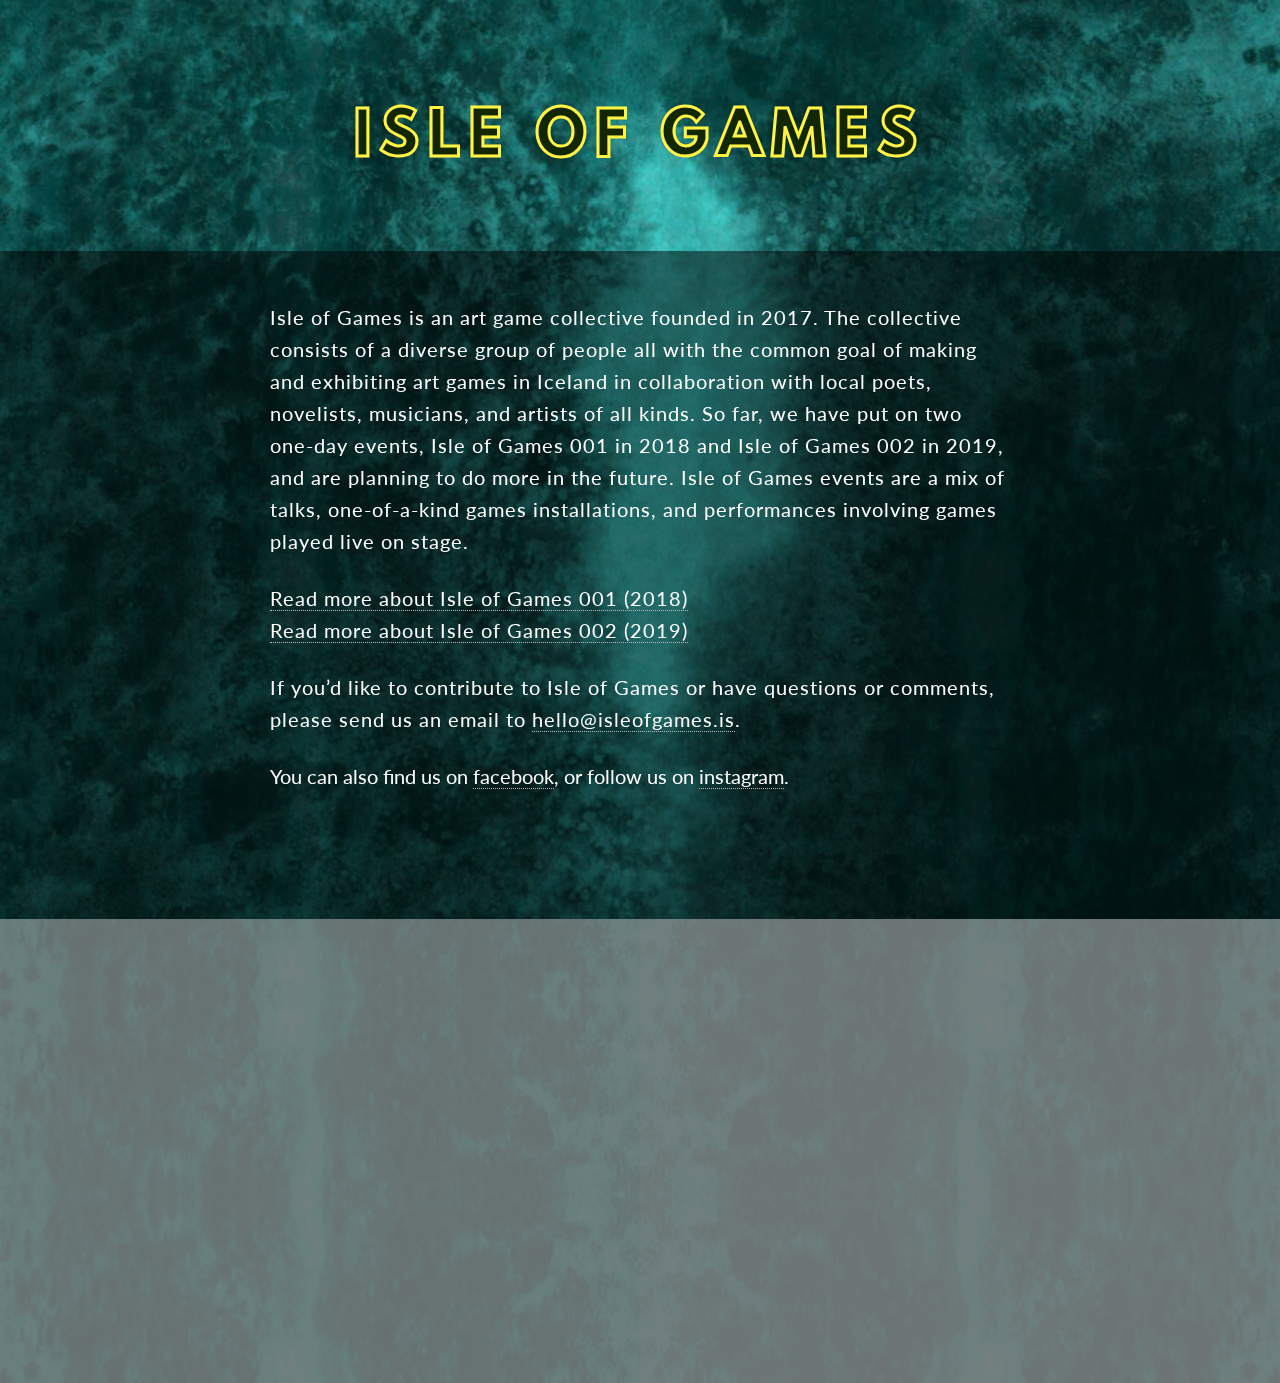
==== commit 685ed743: "[auto commit by joon]" ====
--- a/htdocs/index.html
+++ b/htdocs/index.html
@@ -31,12 +31,12 @@
 
   <!-- CSS
   –––––––––––––––––––––––––––––––––––––––––––––––––– -->
-  <link rel="stylesheet" href="css/normalize.css?v=v5">
-  <link rel="stylesheet" href="css/skeleton.css?v=v5">
-  <link rel="stylesheet" href="css/custom.css?v=v5">
-  <link rel="stylesheet" href="css/custom2.css?v=v6">
-  <link rel="stylesheet" href="css/extra.css?v=v5">
-  <link rel="stylesheet" href="css/modal.css?v=v5">
+  <link rel="stylesheet" href="css/normalize.css?v=v7">
+  <link rel="stylesheet" href="css/skeleton.css?v=v7">
+  <link rel="stylesheet" href="css/custom.css?v=v7">
+  <link rel="stylesheet" href="css/custom2.css?v=v7">
+  <link rel="stylesheet" href="css/extra.css?v=v7">
+  <link rel="stylesheet" href="css/modal.css?v=v7">
 
 
   <script type="text/javascript" src="js/lazyload.min.js"></script>
@@ -81,36 +81,21 @@
     <!-- Primary Page Layout
     –––––––––––––––––––––––––––––––––––––––––––––––––– -->
     
-    <nav class="navbar">
-      <div class="row">
-        <ul class="navbar-list">
-          <li class="navbar-item"><a class="navbar-link" href="#thankyou">Thanks</a></li>
-          <li class="navbar-item"><a class="navbar-link" href="#performances">Photo & Video</a></li>
-          <li class="navbar-item"><a class="navbar-link" href="#games">Games</a></li>
-          <li class="navbar-item"><a class="navbar-link" href="#talks">Talks</a></li>
-          <li class="navbar-item"><a class="navbar-link" href="#">Home</a></li>
-          
-          
-          
-          
-        </ul>
-      </div>
-    </nav>
-
+    
     <section class="section1" id="home">
       <div> <!-- class="container">-->
-        <div class="space-25">&nbsp;</div>
-        <div class="row">
+        <!-- <div class="space-25">&nbsp;</div> -->
+        <!-- <div class="row">
           <div style="text-align:center">
             <img class="u-max-full-width logo" style="max-width:600px;" src="images/logo_002b.png">
           </div>
-        </div>
+        </div> -->
 
         <div class="space-50">&nbsp;</div>
 
         <div class="row">
           <div style="text-align:center" >
-            <h2 class="title"> ISLE OF GAMES 002<br><i>post mortem</i></h1>
+            <h2 class="title"> ISLE OF GAMES</h1>
           </div>
         </div>
         <div class="space-25">&nbsp;</div>
@@ -124,241 +109,27 @@
 
       <div class="row markdown">
         <div class="twelve columns biggish">
-          <h1 id="isleofgames002">Isle of Games 002</h1>
-<p>We did it again! Sunday, July 28th, we held the second edition of <a href="http://www.isleofgames.is/">Isle of Games</a>. The festival had talks by 8 speakers, 10 new games, and 5 new performances. We had a full house during the talks, a well-attended exhibition and a spectacular night. This article will give you an overview of the proceedings, with links, credits and photos ✨.</p>
-<p>Last year, we hoped to bring part of the global alternative game scene into Reykjavik, and showcase it alongside our own work. This year we decided to prioritize our own work, and further inspire local creators to participate and contribute to what we're trying to build. </p>
-<p>The article from <a href="https://medium.com/@jonatan.van.hove/how-to-start-a-scene-bef6deb610d6">last year</a> has proven to be a powerful artifact of documentation and inspiration, and we hope this year's will be the same or even better. Spread it far and wide, and let us know what you think. Follow us on <a href="https://www.facebook.com/isleofgamesfestival/">Facebook</a> and <a href="https://www.instagram.com/isleofgames/">Instagram</a> for future events. We will update this article when more footage rolls out.</p>
+          <p>Isle of Games is an art game collective founded in 2017. The collective consists of a diverse group of people all with the common goal of making and exhibiting art games in Iceland in collaboration with local poets, novelists, musicians, and artists of all kinds. So far, we have put on two one-day events, Isle of Games 001 in 2018 and Isle of Games 002 in 2019, and are planning to do more in the future. Isle of Games events are a mix of talks, one-of-a-kind games installations, and performances involving games played live on stage.</p>
+          <p><a href="/2018/">Read more about Isle of Games 001 (2018)</a><br>
+          <a href="/2019/">Read more about Isle of Games 002 (2019)</a></p>
+          <p>If you’d like to contribute to Isle of Games or have questions or comments, please send us an email to <a href="mailto:hello@isleofgames.is">hello@isleofgames.is</a>.</p>
 
-<div class='twelve columns video-container'><iframe src='https://www.youtube.com/embed/mGDWNNdFh2Y?vq=hd720' frameborder='0' allow='accelerometer; autoplay; encrypted-media; gyroscope; picture-in-picture' allowfullscreen></iframe></div>
-<div class='space-25'>&nbsp</div>
+          You can also find us on <a href="https://www.facebook.com/isleofgamesfestival/">facebook</a>, or follow us on <a href="https://www.instagram.com/isleofgames/">instagram</a>.</p>
 
-<a href="#talks" target="_self" >skip to 🗣 <b>Talks👇</b></a><br>
-<a href="#games" target="_self">skip to 🕹️ <b>Games👇</b></a><br>
-<a href="#performances" target="_self">skip to 🎤 <b>Performances👇</b></a><br>
-<a href="#photosvideos" target="_self">skip to 📷 <b>Photos & Videos👇</b></a><br>
-<a href="#thankyou" target="_self">skip to 🙏 <b>Thank you 👇</b></a><br>
-<h2 id="talks">Talks</h2>
-<p>We started the day with a series of short artist talks. The speakers include artists from all sorts of artistic disciplines, talking about how their work has touched games, or the other way around. Most of our speakers are based in Reykjavik, but we invited Moshe Linke as a guest to the festival. We recorded the talks, but at the time of writing they are still being edited. (The ones marked with a "🔴" have links to the recording.)</p>
-<div class='imgrow'><div class='four columns square-3 popup-div' style='background-image:url("img/talks1.jpg");'></div><div class='four columns square-3 popup-div' style='background-image:url("img/talks2.jpg");'></div><div class='four columns square-3 popup-div' style='background-image:url("img/talks3.jpg");'></div></div>
-<div class='space-25'>&nbsp</div>
-<ul>
-<li><strong>Isle of Games Intro & Artist Statement</strong><br />
-<em><a href="https://www.joon.be">Joon Van Hove</a> & <a href="http://torfi.itch.io">Torfi Ásgeirsson</a></em><br />
-Joon and Torfi kick off the talks series with an overview of what Isle of Games has been doing, and what it stands for.</li>
-</ul>
-<div class='space-25'>&nbsp</div>
-<ul>
-<li><strong>Composing music for a game</strong><br />
-<em><a href="https://soundcloud.com/iristhorarins">Íris Thorarins</a></em><br />
-Composer Íris talked about the concept of flow, and how she tries to achieve it when performing music live, using the experience of playing alongside the game ABZU.  </li>
-</ul>
-<div class='space-25'>&nbsp</div>
-<ul>
-<li><strong>Walk in the Park</strong><br />
-<em><a href="http://joe.is">Jóhannes Sigurðsson</a></em><br />
-Jói told us about making a game for his parents, finding accessibility to the medium through removing layers of friction. Playing games is hard and takes time, but so is reading books (at first).  </li>
-</ul>
-<div class='space-25'>&nbsp</div>
-<ul>
-<li><strong>Making Kassinn, VR meets interactive theatre</strong><br />
-<em><a href="http://huldufugl.is">Nanna Gunnars</a></em><br />
-Nanna, creator and actress in the VR theatre show A box in the Desert, talked about the history and iterations of their innovative project.  </li>
-</ul>
-<div class='space-25'>&nbsp</div>
-<ul>
-<li><strong><a href="https://www.youtube.com/watch?v=MXa1-cAwyts">Games & Writing 🔴</a></strong><br />
-<em><a href="https://www.ewamarcinek.com/">Ewa Marcinek</a></em><br />
-Having written several interactive stories for the Choosatron, Ewa discussed the pleasure and challenges of writing for interactivity.  </li>
-</ul>
-<div class='space-25'>&nbsp</div>
-<ul>
-<li><strong>Play with my cadaver: yes, I studied fine arts.</strong><br />
-<em><a href="https://corjn.com/">Jonathan Coryn</a></em><br />
-Jonathan talked about his experience of using arts as the medium of choice in his arts education, with his game Cadaver as the main case study.  </li>
-</ul>
-<div class='space-25'>&nbsp</div>
-<ul>
-<li><strong>Our Atlantis</strong><br />
-<em><a href="https://github.com/naglalakk">Þórður Hermannson</a></em><br />
-Þórður was the main programmer on the <a href="https://djflugveloggeimskip.com/">DJ Flugvél og Geimskip</a> game <a href="https://eldflaug.itch.io/our-atlantis">Our Atlantis</a>. As a programmer, he was able to support the musician in making a game out of her art and music, without any prior experience in games, and he explained that the tools are surprisingly accessible.  </li>
-</ul>
-<div class='space-25'>&nbsp</div>
-<ul>
-<li><strong><a href="https://www.youtube.com/watch?v=6ER1U4npChE">Light, Sound and Concrete 🔴</a></strong><br />
-<em><a href="https://www.moshelinke.de/">Moshe Linke</a></em><br />
-Invited artist, Moshe Linke, talked about his commissioned work Neo-Brutalism of Tomorrow, and how he is exploring the medium in his own way.  </li>
-</ul>
-<div class='space-25'>&nbsp</div>
-<h2 id="games">Games</h2>
-<p>Ten games, ten custom installations, most of which created in Reykjavik (some even made in IÐNÓ). In the case of the installations, it is difficult to credit individuals for something that is largely a group effort, so it is omitted on purpose in some cases.</p>
-<h3 id="choosatron">Choosatron</h3>
-<p>Returning to Isle of Games with a new set of stories, The Choosatron is an interactive fiction arcade machine that prints as you play. Play stories, make choices and take your story home with you. This year, we commissioned icelandic writers to make new stories, even some in Icelandic. </p>
-<ul>
-<li><strong>Written by</strong> <a href="https://www.ewamarcinek.com/">Ewa Marcinek</a>, <a href="#">Júlíus Árnason Kaaber</a>, <a href="http://siggunnarsson.com/">Sigursteinn J Gunnarsson</a> and <a href="http://benedikt.is/alexander-dan/">Alexander Dan Vilhjálmsson</a></li>
-<li><strong>Hardware by</strong> <a href="https://jerrytron.com/">Jerry Belich</a></li>
-</ul>
-<div class='imgrow'><div class='twelve columns square-1 popup-div' style='background-image:url("img/choosatron.jpg");'></div></div>
-<div class='space-25'>&nbsp</div>
-<h3 id="gale">Gale</h3>
-<p>Gale is a two player 2D platformer which involves a character traversing a series of dark landscapes, with only the negative space left by the wind giving shape to the obstacles in your way. One player is the character, the other controls the wind direction, and both of you must work together to navigate your way through the world.  </p>
-<p><em>The controller consisted of two pillars, one with a joystick and a button to control the character, and the other with a rotating dial for the wind. The pillars were coated in black vinyl and the caps of the joystick and dial were Icelandic lava stone.</em></p>
-<ul>
-<li><strong>Created by</strong> <a href="http://www.owenhindley.co.uk/">Owen Hindley</a></li>
-</ul>
-<div class='imgrow'><div class='four columns square-3 popup-div' style='background-image:url("img/gale1.jpg");'></div><div class='four columns square-3 popup-div' style='background-image:url("img/gale3-converted.jpg");'></div><div class='four columns square-3 popup-div' style='background-image:url("img/gale2.jpg");'></div></div>
-<div class='space-25'>&nbsp</div>
-<h3 id="gentlydownthemarsh">Gently Down The Marsh</h3>
-<p>Gently Down The Marsh is the story of four companions in a canoe, each with their own oar, two to a side. Well, they can switch sides by double tapping their key but they must coordinate and work together to navigate through the twisting bends, the rushing rapids and the hazardous debris. This is a game three friends made together during an 8-hour mini-jam at IÐNÓ.  </p>
-<p><em>For isle of games, we built an abstract 4-person rowing boat, and provided life vests (borrowed from the Icelandic Search And Rescue team) for people to get into character. Each seat on the long bench had an oar, with an arcade button attached at the end. Moving the oar had no gameplay effect, yet people paddled away</em>  </p>
-<ul>
-<li><strong>Created by</strong> <a href="http://joe.is">Jóhannes Sigurðsson</a>, <a href="https://torfi.itch.io/">Torfi Ásgeirsson</a>, <a href="http://joon.be/">Joon Van Hove</a></li>
-<li><strong>Game website</strong> <a href="https://torfi.itch.io/marsh">itch.io</a>.</li>
-</ul>
-<div class='imgrow'><div class='twelve columns square-1 popup-div' style='background-image:url("img/gently.jpg");'></div></div>
-<div class='space-25'>&nbsp</div>
-<h3 id="horizons">Horizons</h3>
-<p>Horizons is a series of interactive music journeys for Daydream, featuring music from Bonobo. You control the music; the music controls the world.</p>
-<p><em>The VR space for Horizons was located inside of the LED-cube which was borrowed from Huldufugl's project Kassinn.</em></p>
-<ul>
-<li><strong>Created by</strong> <a href="https://horizons-vr.com/">Horizons Studio</a> (Owen Hindley, David Li, Leif Podhajsky) and <a href="http://reactifymusic.com/">Reactify</a></li>
-<li><strong>Music by</strong> <a href="https://bonobomusic.com/">Bonobo</a>, <a href="https://soundcloud.com/reubsmusic">Reuben Cainer</a> and <a href="https://mypandashallfly.bandcamp.com/">My Panda Shall Fly</a></li>
-<li><strong>Game website</strong> <a href="https://horizons-vr.com/">horizons-vr.com</a>.</li>
-</ul>
-<div class='imgrow'><div class='four columns square-3 popup-div' style='background-image:url("img/horizons.jpg");'></div><div class='four columns square-3 popup-div' style='background-image:url("img/horizons2.jpg");'></div><div class='four columns square-3 popup-div' style='background-image:url("img/horizons3.jpg");'></div></div>
-<div class='space-25'>&nbsp</div>
-<h3 id="isleofparks">Isle of Parks</h3>
-<p>Take a walk in a virtual park. Make your way through the maze, have a swim at the beach, stroll through the flower garden or catch the football match.</p>
-<p><em>The game was presented on a small patch of (fake) grass, with some crates to sit on. The controls were a simple 4 directional joystick inside another grassy crate. Jói set out to make his game hyper-accessible, and we wanted the installation to support this. Einar drew a wonderful map, which we printed out to guide people around.</em></p>
-<ul>
-<li><strong>Created by</strong> <a href="http://joe.is">Jóhannes Sigurðsson</a></li>
-<li><strong>Map by</strong> <a href="https://www.emasson.com/">Einar Valur Másson</a> (<a href="img/map.jpg">map</a>)</li>
-</ul>
-<div class='imgrow'><div class='twelve columns square-1 popup-div' style='background-image:url("img/isleofparks.jpg");'></div></div>
-<div class='space-25'>&nbsp</div>
-<h3 id="neobrutalismoftomorrow">Neo-Brutalism of Tomorrow</h3>
-<p>A virtual art gallery and features a handful of contemporary works inside a neo brutalist structure. It explores the idea of the space itself being the main experience. How visitors exploring the architecture without any direction or guidance. How natural light and shadows can be used to transform a rough space into a mystical place. How sound behaves in the ever-changing conditions of the architecture. A concept for a future.</p>
-<p><em>Debuting at Isle of Games, Neo-Brutalism Of Tomorrow was a game that demanded some privacy, and darkness, which is difficult to provide during summer in Iceland. We built a small room out of stage-cloths, on the side of the stage.</em></p>
-<ul>
-<li><strong>Created by</strong> <a href="https://www.moshelinke.de/">Moshe Linke</a></li>
-<li><strong>Game website</strong> <a href="https://moshelinke.itch.io/neo-brutalism-of-tomorrow">itch.io</a>.</li>
-</ul>
-<div class='imgrow'><div class='six columns square-2 popup-div' style='background-image:url("img/neo.jpg");'></div><div class='six columns square-2 popup-div' style='background-image:url("img/neo2.jpg");'></div></div>
-<div class='space-25'>&nbsp</div>
-<h3 id="shift">SHIFT</h3>
-<p>SHIFT was made with the intention of creating a meditative environment. A reflection is something bending or bouncing - shifting back to you: light, sound or even your own thoughts. Take a moment to explore.</p>
-<p><em>SHIFT was shown on the Outlaw, a dedicated Walking Simulator arcade we built for Isle of Games 2018. It has one big button to walk, and a trackball to look around.</em></p>
-<ul>
-<li><strong>Created by</strong> <a href="https://alexandrabjarg.itch.io/">Alexandra Bjargardóttir</a></li>
-<li><strong>Game website</strong> <a href="https://alexandrabjarg.itch.io/shift">itch.io</a>.</li>
-</ul>
-<div class='imgrow'><div class='six columns square-2 popup-div' style='background-image:url("img/shift-converted.jpg");'></div><div class='six columns square-2 popup-div' style='background-image:url("img/outlaw.jpg");'></div></div>
-<div class='space-25'>&nbsp</div>
-<h3 id="svartkolla">Svartkolla</h3>
-<p>Svartkolla is a short game about the troubles of the lost sheep Svartkolla and her farmer friend. This game was made in 48 hours at the Isolation Game jam in Kollafoss, Iceland.</p>
-<p><em>Svartkolla was adapted into a touch-screen game, from its original browser web-version. Running on a 12" iPad pro, it was framed by Innrammarinn, a local frame shop, and exhibited on an easle.</em></p>
-<ul>
-<li><strong>Created by</strong> <a href="http://instagram.com/marmarbor">Marín Björt Valtýsdóttir</a>, <a href="http://joon.be">Jonatan Van Hove</a></li>
-<li><strong>Game website</strong> <a href="https://joonturbo.itch.io/svartkolla">itch.io</a>.</li>
-</ul>
-<div class='imgrow'><div class='six columns square-2 popup-div' style='background-image:url("img/svartkolla.jpg");'></div><div class='six columns square-2 popup-div' style='background-image:url("img/svartkolla2.jpg");'></div></div>
-<div class='space-25'>&nbsp</div>
-<h3 id="undirvng">Undir væng</h3>
-<p>Undir væng uses HTC Vive Controllers designed for virtual reality in a unique context. Each controller is mapped to a wing of the bird, giving the player a high level of control and expressive power.</p>
-<p><em>A beautiful set of wings, and a decorated mounting station were knitted by Auður Ákadóttir for this game. It was exhibited on the main stage during the day.</em></p>
-<ul>
-<li><strong>Created by</strong> Torfi Ásgeirsson</li>
-</ul>
-<div class='imgrow'><div class='six columns square-2 popup-div' style='background-image:url("img/vaeng-converted.jpg");'></div><div class='six columns square-2 popup-div' style='background-image:url("img/vaeng2.jpg");'></div></div>
-<div class='space-25'>&nbsp</div>
-<h3 id="vttir">Vættir</h3>
-<p>Walk around the pond on a phone call with an old friend. Vættir is an audio experience/radio play/walking simulator based on the world of Vættir by Alexander Dan Vilhjálmsson.</p>
-<p><em>Returning from Isle of Games 2018, we converted a typical icelandic <strong>simabekkur</strong>, or <strong>Phone bench</strong>, to deliver the phone number as a secret message for you to write down. A special thanks again to Hringdu, for making the phone number available again.</em></p>
-<ul>
-<li><strong>Story by</strong> Alexander Dan</li>
-<li><strong>Narration by</strong> Nanna Gunnars</li>
-<li><strong>Music by</strong> Jóhannes G. Þorsteinsson and Árni Bergur Zoëga</li>
-</ul>
-<div class='imgrow'><div class='twelve columns square-1 popup-div' style='background-image:url("img/vaettir.jpg");'></div></div>
-<div class='space-25'>&nbsp</div>
-<h2 id="performances">Performances</h2>
-<p>Isle of Games continues to try to find new ways for audiences to experience games. Five new collaborations took place between stage performers and video games. The response was overwhelmingly positive, and we encourage people to adopt and adapt this formula for their own events.</p>
-<div class='imgrow'><div class='twelve columns square-1 popup-div' style='background-image:url("img/performances.jpg");'></div></div>
-<div class='space-25'>&nbsp</div>
-<h3 id="walkingsimulatorpoetry">Walking Simulator Poetry</h3>
-<p>A vicarious walk through one of Connor Sherlock's Walking Simulator a Month Club entries: As the Fog Burns, accompanied by live reading. The performer read a passage from the book <em>The Brief Wondrous Life of Oscar Wao</em> by <a href="http://www.junotdiaz.com/">Junot Díaz</a>.</p>
-<ul>
-<li><strong>Performance by</strong> <a href="http://instagram.com/t_sveinsdottir">S. Tinna Sveinsdóttir</a></li>
-<li><strong>Game and Music by</strong> <a href="https://connor-sherlock.itch.io/">Connor Sherlock</a></li>
-</ul>
-<div class='imgrow'><div class='twelve columns square-1 popup-div' style='background-image:url("img/tinna.jpg");'></div></div>
-<div class='space-25'>&nbsp</div>
-<h3 id="apeoutlivejazz">Ape Out Live Jazz</h3>
-<p>Local jazz musicians Tumi and Höskuldur played and improvized live on the saxophone and drums to the rhythm of Ape Out's incredible opening level, or Disc 1.</p>
-<ul>
-<li><strong>Live Music by</strong> <a href="http://instagram.com/hoskuldur89">Höskuldur Eiríksson</a> and <a href="https://tumiarnason.com/">Tumi Árnason</a></li>
-<li><strong>Game by</strong> <a href="https://twitter.com/gabecuzzillo">Gabe Cuzillo</a></li>
-</ul>
-<div class='imgrow'><div class='six columns square-2 popup-div' style='background-image:url("img/apeout.jpg");'></div><div class='six columns square-2 popup-div' style='background-image:url("img/apeout2.jpg");'></div></div>
-<div class='space-25'>&nbsp</div>
-<div class='twelve columns video-container'><iframe src='https://www.youtube.com/embed/Sig3z3LG9Ms?vq=hd720' frameborder='0' allow='accelerometer; autoplay; encrypted-media; gyroscope; picture-in-picture' allowfullscreen></iframe></div>
-<div class='space-25'>&nbsp</div>
-<h3 id="jonohullionatrain">Jono &amp; Hulli On A Train</h3>
-<p>In Ivan Notaroš' unreleased Thought of Train, the two stand-up comedians Jono and Hugleikur allowed the audience to be a fly on the wall of a train, travelling between venues on one of the duo's comedy tours around Europe. </p>
-<ul>
-<li><strong>Performance by</strong> <a href="http://jonoduffy.com/">Jono Duffy</a> and <a href="https://dagsson.com/">Hugleikur Dagsson</a></li>
-<li><strong>Game by</strong> <a href="https://nothke.github.io/">Ivan Notaroš</a></li>
-</ul>
-<div class='imgrow'><div class='six columns square-2 popup-div' style='background-image:url("img/jono.jpg");'></div><div class='six columns square-2 popup-div' style='background-image:url("img/jono2.jpg");'></div></div>
-<div class='space-25'>&nbsp</div>
-<div class='twelve columns video-container'><iframe src='https://www.youtube.com/embed/ECGuaj9G_UI?vq=hd720' frameborder='0' allow='accelerometer; autoplay; encrypted-media; gyroscope; picture-in-picture' allowfullscreen></iframe></div>
-<div class='space-25'>&nbsp</div>
-<h3 id="irisvsabzu">Iris VS Abzu</h3>
-<p>An eclectic underwater soundscape by musician and composer Iris Thorarins will accompany the game Abzu, live on stage.  </p>
-<p>Composer Iris Thorarins re-scores the first areas of the game <a href="https://abzugame.com/">ABZÛ</a> for us, while also improvising foley and layering live instruments.
-Debuting at last year's Isle of Games, this performance has been iterated upon and taken place multiple times throughout 2018 and 2019.</p>
-<ul>
-<li><strong>Live Music by</strong> <a href="https://soundcloud.com/iristhorarins">Iris Thorarins</a></li>
-<li><strong>Game by</strong> <a href="https://giantsquidstudios.com/">Giant Squid Studios</a></li>
-</ul>
-<div class='imgrow'><div class='four columns square-3 popup-div' style='background-image:url("img/iris.jpg");'></div><div class='four columns square-3 popup-div' style='background-image:url("img/iris2.jpg");'></div><div class='four columns square-3 popup-div' style='background-image:url("img/iris3.jpg");'></div></div>
-<div class='space-25'>&nbsp</div>
-<div class='twelve columns video-container'><iframe src='https://www.youtube.com/embed/hy7SEvohAJQ?vq=hd720' frameborder='0' allow='accelerometer; autoplay; encrypted-media; gyroscope; picture-in-picture' allowfullscreen></iframe></div>
-<div class='space-25'>&nbsp</div>
-<h3 id="fugueinvoidliveambient">Fugue In Void Live Ambient</h3>
-<p>Kjartan Holm will guide us through the inspirational fugue-state that is <a href="https://store.steampowered.com/app/883220/Fugue_in_Void/">Fugue in Void</a>, created by Isle of Games invited artist Moshe Linke.</p>
-<ul>
-<li><strong>Live Music by</strong> <a href="https://www.kjartanholm.com/">Kjartan Holm</a></li>
-<li><strong>Game by</strong> <a href="https://www.moshelinke.de/">Moshe Linke</a></li>
-</ul>
-<div class='imgrow'><div class='six columns square-2 popup-div' style='background-image:url("img/fugue.jpg");'></div><div class='six columns square-2 popup-div' style='background-image:url("img/fugue2.jpg");'></div></div>
-<div class='space-25'>&nbsp</div>
-<div class='space-25'>&nbsp</div>
-<h2 id="photosvideos">Photos &amp; Videos</h2>
-<p>📷 <a href="https://photos.app.goo.gl/eKd4EGQuPNaY78MA8">Isle of Games Photos</a>     <em>by <a href="https://patrikontkovic.com/">Patrik Ontkovic</a></em><br />
-📗 <a href="isleofgames002booklet.pdf">the 2019 booklet</a>  <em>by <a href="http://instagram.com/marmarbor">Marín Björt Valtýsdóttir</a></em><br />
-📹 Promo videos 👇    <em>by <a href="http://www.owenhindley.co.uk/">Owen Hindley</a></em>  </p>
-<div class='twelve columns video-container'><iframe src='https://www.youtube.com/embed/6CCULCSw0E0?vq=hd720' frameborder='0' allow='accelerometer; autoplay; encrypted-media; gyroscope; picture-in-picture' allowfullscreen></iframe></div>
-<div class='space-25'>&nbsp</div>
-<div class='twelve columns video-container'><iframe src='https://www.youtube.com/embed/sn0vVftQ57E?vq=hd720' frameborder='0' allow='accelerometer; autoplay; encrypted-media; gyroscope; picture-in-picture' allowfullscreen></iframe></div>
-<div class='space-25'>&nbsp</div>
-<div class='twelve columns video-container'><iframe src='https://www.youtube.com/embed/wl9q2q1u8nU?vq=hd720' frameborder='0' allow='accelerometer; autoplay; encrypted-media; gyroscope; picture-in-picture' allowfullscreen></iframe></div>
-<div class='space-25'>&nbsp</div>
-<p>The official poster  <em>by <a href="http://instagram.com/marmarbor">Marín Björt Valtýsdóttir</a></em><br />
-<img class='popup' data-src='img/poster-converted.jpg'></img></p>
-<div class='space-25'>&nbsp</div>
-<h3 id="thankyou">Thank you</h3>
-<p>And that's that! Thanks for reading (or skimming) and please do let us know if any of the links or credits seem wrong or missing. We had a blast, and hope to return next year with a similarly impressive line-up. </p>
-<p>Isle of Games would not have been possible without the help of many people. A special thanks goes out to the venue IÐNÓ and all the
-volunteers, artists and performers who helped us build Isle of Games 002. We also wouldn’t be here without the generous help of our sponsors Raw Fury and CCP. We'd also like to thank the volunteers who helped us set up, break down, move chairs and stay hydrated!</p>
-<p>Isle of Games is organized by <a href="https://alexandrabjarg.itch.io/">Alexandra</a>, <a href="#">Auður</a>, <a href="#">Haukur</a>, <a href="http://joon.be/">Joon</a>, <a href="#">Jóa</a>, <a href="http://www.joe.is/">Jói</a>, <a href="#">Kristín</a>, <a href="http://instagram.com/marmarbor">Marín</a>, <a href="http://huldufugl.is/">Nanna</a>, <a href="http://www.owenhindley.co.uk/">Owen</a>, <a href="http://siggunnarsson.com/">Sig</a> and <a href="https://torfi.itch.io/">Torfi</a>. If you would like to volunteer, co-organize or collaborate on new projects with us, get in touch at hello@isleofgames.is. </p>
-<p><em>The pictures are taken by <a href="https://patrikontkovic.com/">Patrik Ontkovic</a>, the aftermovie was recorded and edited by <a href="https://www.instagram.com/bobschellens/?hl=en">Bob Schellens</a>, and together they are also responsible for recording and editing the talks.</em></p>
-<p><em>NB: This picture was taken after clean-up, and not everybody who should be in it, is in it, but it's the best group shot we have…</em></p>
-<div class='imgrow'><div class='twelve columns square-1 popup-div' style='background-image:url("img/thanks.jpg");'></div></div>
-<p><em>…we're turning into quite the family…</em></p>
-        </div>
+
+          <div class="space-25">&nbsp;</div>
       </div>
+      <div class='twelve columns video-container'><iframe src='https://www.youtube.com/embed/mGDWNNdFh2Y?vq=hd720' frameborder='0' allow='accelerometer; autoplay; encrypted-media; gyroscope; picture-in-picture' allowfullscreen></iframe></div>
 
-      <div class="space-25">&nbsp;</div>
+                <div class="space-25">&nbsp;</div>
+
+          <div class="space-25">&nbsp;</div>
+
+          <div class="space-25">&nbsp;</div>
+
+
+
+    </div>
     </div>
   </section>
 
--- a/htdocs/css/extra.css
+++ b/htdocs/css/extra.css
@@ -186,7 +186,7 @@
 
 /* yellow fff343 */
 
-h3 {
+h2 {
     font-family: "League Spartan";
     color: #fff343;
     font-weight: bold;
@@ -203,3 +203,190 @@
     font-weight: bold;
 }
 
+
+.space-100 {  height:100px; clear:both ;} 
+.space-75 {  height:75px; clear:both;} 
+.space-50 {  height:50px; clear:both;}
+.space-25 {  height:25px; clear:both;}
+.space-10 {  height:10px; clear:both;}
+.space-5 {  height:5px; clear:both;}
+.space-last {  height:0px; clear:both;}
+
+
+.container {
+  /*background-color: #fcee21;*/
+}
+
+.row {
+  padding-left: 30px;
+  padding-right: 30px;
+}
+
+.nopad{
+  padding: 0;
+}
+
+
+.biggish { font-size: 20px;}
+a {
+  color: inherit;
+  text-decoration: none;
+  border-bottom: 1px #bbb dotted;
+}
+.accordionarrow { float: right; }
+.accordionpanel {
+  padding: 0 18px;
+  max-height: 0;
+  overflow: hidden;
+  transition: max-height 0.2s ease-out;
+  margin-left:25px;
+  font-size:16px;
+}
+.accordion {
+  cursor:pointer;
+}
+.emoji{
+  width: 30px;
+  float: left;
+}
+
+
+.accordionpanel p {
+  margin-bottom: 1rem;
+}
+.accordionpanel ul li {
+  margin-bottom: 0rem;
+  list-style-type:disc;
+}
+
+.accordionpanel ul li ul li {
+  margin-bottom: 3px;
+  font-size:11px;
+  list-style-type:none;
+}
+
+.accordionpanel ul li ul  {
+  margin:0;
+  margin-left:20px;
+  margin-bottom:10px;
+}
+
+.nobullets ul li {
+  list-style-type:none;
+  margin-left:35px;
+}
+
+.nobullets ul li ul li{
+  list-style-type:none;
+    margin-left:0px;
+}
+
+.nobullets ul li ul{
+    margin-left:0px;
+}
+
+.footer
+{
+  text-align: center;
+  font-size:10px;
+}
+
+.test
+{
+  margin-left:10px;
+}
+.test2
+{
+  float:left;
+}
+.video-container {
+	position:relative;
+	padding-bottom:56.25%;
+	padding-top:0px;
+	height:0;
+	overflow:hidden;
+}
+
+.video-container iframe, .video-container object, .video-container embed {
+	position:absolute;
+	top:0;
+	left:0;
+	width:100%;
+	height:100%;
+}
+
+/* Style the Image Used to Trigger the Modal */
+.popup {
+    cursor: pointer;
+    transition: 0.3s;
+}
+
+.popup:hover {opacity: 0.7;}
+
+.rounded {
+    border-radius: 10px;
+}
+
+.bottom-pad {
+    padding-bottom: 25px;
+}
+
+.markdown img {
+  width: 100%;
+}
+
+.imgrow {
+  margin-bottom:20px;
+}
+
+.square-1 {
+  cursor:zoom-in;
+  float:left;
+  position: relative;
+  width: 100%;
+  padding-bottom : 50%; /* = width for a 1:1 aspect ratio */
+  margin-bottom: 3px;
+  background-position:center center;
+  background-repeat:no-repeat;
+  background-size:cover; /* you change this to "contain" if you don't want the images to be cropped */
+}
+
+.square-2 {
+  cursor:zoom-in;
+  float:left;
+  position: relative;
+  width: 100%;
+  padding-bottom : 30%; /* = width for a 1:1 aspect ratio */
+  margin-bottom: 3px;
+  background-position:center center;
+  background-repeat:no-repeat;
+  background-size:cover; /* you change this to "contain" if you don't want the images to be cropped */
+}
+
+.square-3 {
+  cursor:zoom-in;
+  float:left;
+  position: relative;
+  width: 100%;
+  padding-bottom : 30%; /* = width for a 1:1 aspect ratio */
+  margin-bottom: 3px;
+  background-position:center center;
+  background-repeat:no-repeat;
+  background-size:cover; /* you change this to "contain" if you don't want the images to be cropped */
+}
+
+blockquote {
+    border-left: 3px solid rgba(0,0,0,.84);
+    padding-left: 20px;
+    margin-left: 0px;
+    padding-bottom: 2px;
+    color: #555;
+}
+
+blockquote p:last-child {
+    margin-bottom:0;
+}
+
+video {
+  width:100%;
+}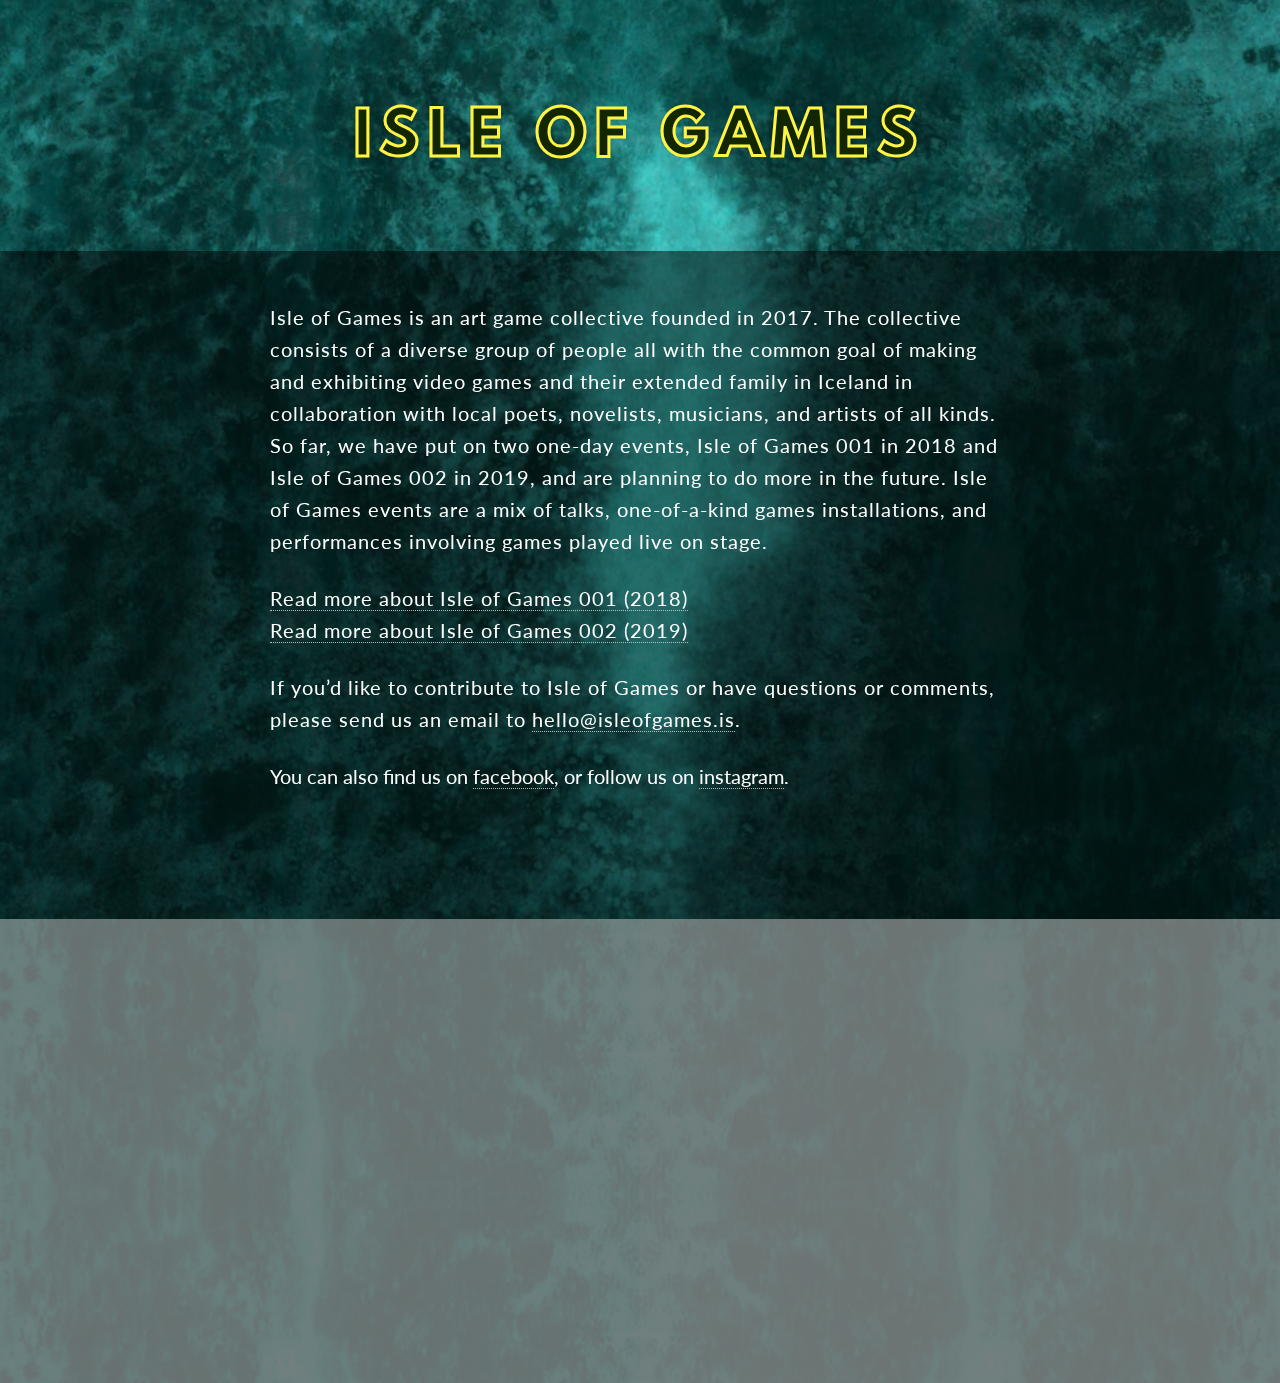
==== commit 5264e9eb: "[auto commit by joon]" ====
--- a/htdocs/index.html
+++ b/htdocs/index.html
@@ -10,16 +10,12 @@
   <meta property="og:url" content="http://isleofgames.is/" /> 
   <meta property="og:title" content="Isle of Games" /> 
   <meta property="og:image" content="http://isleofgames.is/images/logo.png" />
-  <meta name="description" content="Isle of Games is a diverse group of individuals exploring the intersection between games and art. 
-  The group consists of game developers, artists and other people who are passionate about the weird, the beautiful, 
-  the artistic and the cultural side of video games and their extended family.">
+  <meta name="description" content="Isle of Games is an art game collective founded in 2017. The collective consists of a diverse group of people all with the common goal of making and exhibiting video games and their extended family in Iceland in collaboration with local poets, novelists, musicians, and artists of all kinds. So far, we have put on two one-day events, Isle of Games 001 in 2018 and Isle of Games 002 in 2019, and are planning to do more in the future. Isle of Games events are a mix of talks, one-of-a-kind games installations, and performances involving games played live on stage.">
   <meta name="author" content="Isle of Games">
   <meta name="twitter:card" content="summary" />
   <meta name="twitter:site" content="@joonturbo" />
   <meta name="twitter:title" content="Isle of Games - Art and Games should be friends" />
-  <meta name="twitter:description" content="Isle of Games is a diverse group of individuals exploring the intersection between games and art. 
-  The group consists of game developers, artists and other people who are passionate about the weird, the beautiful, 
-  the artistic and the cultural side of video games and their extended family." />
+  <meta name="twitter:description" content="Isle of Games is an art game collective founded in 2017. The collective consists of a diverse group of people all with the common goal of making and exhibiting video games and their extended family in Iceland in collaboration with local poets, novelists, musicians, and artists of all kinds. So far, we have put on two one-day events, Isle of Games 001 in 2018 and Isle of Games 002 in 2019, and are planning to do more in the future. Isle of Games events are a mix of talks, one-of-a-kind games installations, and performances involving games played live on stage." />
   <meta name="twitter:image" content="http://isleofgames.is/images/logo.png" />
   <!-- Mobile Specific Metas
   –––––––––––––––––––––––––––––––––––––––––––––––––– -->
@@ -109,7 +105,7 @@
 
       <div class="row markdown">
         <div class="twelve columns biggish">
-          <p>Isle of Games is an art game collective founded in 2017. The collective consists of a diverse group of people all with the common goal of making and exhibiting art games in Iceland in collaboration with local poets, novelists, musicians, and artists of all kinds. So far, we have put on two one-day events, Isle of Games 001 in 2018 and Isle of Games 002 in 2019, and are planning to do more in the future. Isle of Games events are a mix of talks, one-of-a-kind games installations, and performances involving games played live on stage.</p>
+          <p>Isle of Games is an art game collective founded in 2017. The collective consists of a diverse group of people all with the common goal of making and exhibiting video games and their extended family in Iceland in collaboration with local poets, novelists, musicians, and artists of all kinds. So far, we have put on two one-day events, Isle of Games 001 in 2018 and Isle of Games 002 in 2019, and are planning to do more in the future. Isle of Games events are a mix of talks, one-of-a-kind games installations, and performances involving games played live on stage.</p>
           <p><a href="/2018/">Read more about Isle of Games 001 (2018)</a><br>
           <a href="/2019/">Read more about Isle of Games 002 (2019)</a></p>
           <p>If you’d like to contribute to Isle of Games or have questions or comments, please send us an email to <a href="mailto:hello@isleofgames.is">hello@isleofgames.is</a>.</p>
